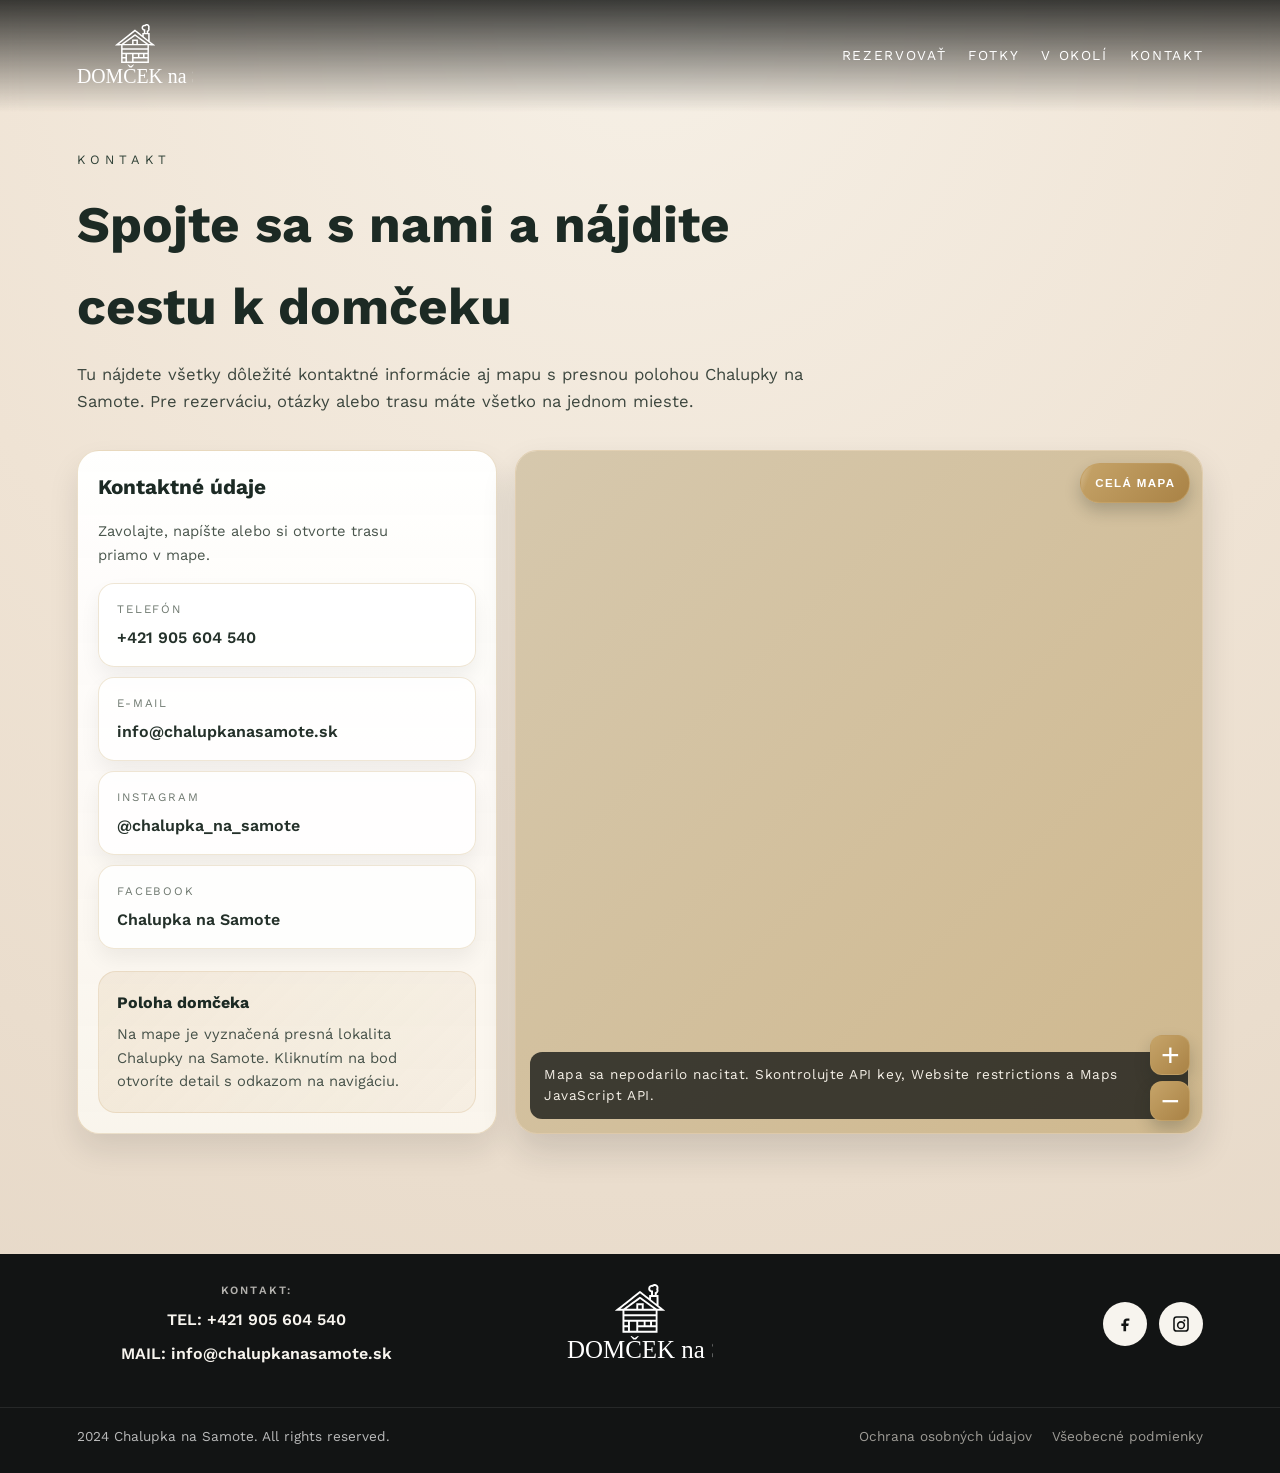
==== contact.html @ 010e1568 "zmena3" ====
<!DOCTYPE html>
<html lang="sk">
<head>
    <meta charset="UTF-8" />
    <meta name="viewport" content="width=device-width, initial-scale=1.0" />
    <title>Kontakt | Chalupka na Samote</title>
    <meta name="description" content="Kontaktn&eacute; &uacute;daje a poloha Chalupky na Samote." />
    <link rel="stylesheet" href="style.css" />
    <link rel="icon" href="Chalupka/logo%20dom%C4%8Dek%20na%20samote.svg" type="image/svg+xml" />
    <link href="https://db.onlinewebfonts.com/c/22f0348d86e4ab89a503f24da5f624b4?family=Vilane+Bold" rel="stylesheet" />
    <link rel="preconnect" href="https://fonts.googleapis.com" />
    <link rel="preconnect" href="https://fonts.gstatic.com" crossorigin />
    <link href="https://fonts.googleapis.com/css2?family=Cormorant+Garamond:wght@400;500;600;700&family=Work+Sans:wght@300;400;500;600&display=swap" rel="stylesheet" />
</head>
<body class="mapa-page kontakt-page" id="top">
    <header class="topbar">
        <a class="brand" href="index.html" aria-label="Back to home">
            <img class="brand-logo" src="Chalupka/logo%20dom%C4%8Dek%20na%20samote.svg" alt="Chalupka na Samote" />
        </a>
        <nav class="nav">
            <a href="obsadenost.html">Rezervova&#357;</a>
            <a href="fotky.html">FOTKY</a>
            <a href="mapa.html">V okol&iacute;</a>
            <a href="contact.html">Kontakt</a>
        </nav>
        <button class="menu-toggle" type="button" aria-label="Open menu" aria-expanded="false" aria-controls="mobile-nav">
            <span></span>
            <span></span>
            <span></span>
        </button>
    </header>
    <nav class="mobile-nav" id="mobile-nav" aria-label="Mobile">
        <a href="obsadenost.html">Rezervova&#357;</a>
        <a href="fotky.html">FOTKY</a>
        <a href="mapa.html">V okol&iacute;</a>
        <a href="contact.html">Kontakt</a>
    </nav>

    <main class="mapa-shell kontakt-shell">
        <section class="mapa-hero kontakt-hero" data-animate="fade">
            <span class="eyebrow dark">Kontakt</span>
            <h1>Spojte sa s nami a n&aacute;jdite cestu k dom&#269;eku</h1>
            <p>
                Tu n&aacute;jdete v&scaron;etky d&ocirc;le&#382;it&eacute; kontaktn&eacute; inform&aacute;cie aj mapu s presnou
                polohou Chalupky na Samote. Pre rezerv&aacute;ciu, ot&aacute;zky alebo trasu m&aacute;te
                v&scaron;etko na jednom mieste.
            </p>
        </section>

        <section class="mapa-layout kontakt-layout" data-animate="up">
            <aside class="mapa-panel kontakt-panel">
                <h2>Kontaktn&eacute; &uacute;daje</h2>
                <p class="mapa-sub kontakt-sub">
                    Zavolajte, nap&iacute;&scaron;te alebo si otvorte trasu priamo v mape.
                </p>
                <div class="kontakt-card-grid">
                    <a class="kontakt-card" href="tel:+421905604540">
                        <span class="kontakt-card-label">Telef&oacute;n</span>
                        <strong>+421 905 604 540</strong>
                    </a>
                    <a class="kontakt-card" href="mailto:info@chalupkanasamote.sk">
                        <span class="kontakt-card-label">E-mail</span>
                        <strong>info@chalupkanasamote.sk</strong>
                    </a>
                    <a class="kontakt-card" href="https://www.instagram.com/chalupka_na_samote/" target="_blank" rel="noopener noreferrer">
                        <span class="kontakt-card-label">Instagram</span>
                        <strong>@chalupka_na_samote</strong>
                    </a>
                    <a class="kontakt-card" href="https://www.facebook.com/chalupkanasamote?locale=cs_CZ" target="_blank" rel="noopener noreferrer">
                        <span class="kontakt-card-label">Facebook</span>
                        <strong>Chalupka na Samote</strong>
                    </a>
                </div>
                <div class="kontakt-note">
                    <h3>Poloha dom&#269;eka</h3>
                    <p>
                        Na mape je vyzna&#269;en&aacute; presn&aacute; lokalita Chalupky na Samote. Kliknut&iacute;m
                        na bod otvor&iacute;te detail s odkazom na navig&aacute;ciu.
                    </p>
                </div>
            </aside>
            <div class="mapa-canvas-wrap kontakt-map-wrap">
                <div class="mapa-zoom-controls" aria-label="Zoom mapy">
                    <button class="mapa-zoom-btn" id="mapa-zoom-in" type="button" aria-label="Priblizit mapu">+</button>
                    <button class="mapa-zoom-btn" id="mapa-zoom-out" type="button" aria-label="Oddialit mapu">&minus;</button>
                </div>
                <button
                    class="mapa-fullscreen-toggle"
                    id="mapa-fullscreen-toggle"
                    type="button"
                    aria-pressed="false"
                    aria-label="Zapnut mapu na celu obrazovku"
                >
                    <span class="mapa-fullscreen-label">Cel&aacute; mapa</span>
                </button>
                <div id="map-canvas" class="mapa-canvas" aria-label="Mapa polohy dom&#269;eka"></div>
                <div id="map-status" class="mapa-status" hidden></div>
            </div>
        </section>
    </main>

    <div class="lightbox lightbox--info" aria-hidden="true">
        <div class="lightbox-backdrop" data-action="close"></div>
        <div class="lightbox-panel" role="dialog" aria-modal="true" aria-label="Naviga&#269;n&yacute; bod v detaile">
            <button class="lightbox-close" type="button" data-action="close" aria-label="Close">
                &times;
            </button>
            <img class="lightbox-image" src="" alt="" />
            <div class="lightbox-info-row">
                <div class="lightbox-meta">
                    <span class="lightbox-count"></span>
                </div>
                <p class="lightbox-lead">Ako sa k nám dostať</p>
                <span class="lightbox-caption"></span>
                <div class="lightbox-route-wrap">
                    <a class="primary-btn lightbox-route-btn" id="lightbox-drive-btn" href="#" target="_blank" rel="noopener noreferrer" hidden>
                        Trasa
                    </a>
                    <a class="ghost-btn lightbox-route-btn lightbox-route-btn-secondary" id="lightbox-walk-btn" href="#" target="_blank" rel="noopener noreferrer" hidden>
                        Pe&scaron;o
                    </a>
                </div>
            </div>
        </div>
    </div>

    <footer class="footer">
        <div class="contact-strip footer-strip">
            <div class="contact-details">
                <span class="contact-label">Kontakt:</span>
                <a class="contact-link" href="tel:+421905604540">TEL: +421 905 604 540</a>
                <a class="contact-link" href="mailto:info@chalupkanasamote.sk">MAIL: info@chalupkanasamote.sk</a>
            </div>
            <a class="contact-logo" href="index.html" aria-label="Back to home">
                <img src="Chalupka/logo%20dom%C4%8Dek%20na%20samote.svg" alt="Chalupka na Samote" />
            </a>
            <div class="contact-social">
                <a class="social-icon" href="https://www.facebook.com/chalupkanasamote?locale=cs_CZ" aria-label="Facebook" target="_blank" rel="noopener noreferrer">
                    <svg viewBox="0 0 24 24" aria-hidden="true">
                        <path d="M14 8.5h2.8V6h-2.8c-2.3 0-3.7 1.4-3.7 3.7v1.8H8v2.7h2.3V20h2.9v-5.8h2.4l.5-2.7h-2.9V9.9c0-.8.4-1.4 1.8-1.4z"/>
                    </svg>
                </a>
                <a class="social-icon" href="https://www.instagram.com/chalupka_na_samote/" aria-label="Instagram" target="_blank" rel="noopener noreferrer">
                    <svg viewBox="0 0 24 24" aria-hidden="true">
                        <path d="M16.8 3.5H7.2A3.7 3.7 0 0 0 3.5 7.2v9.6a3.7 3.7 0 0 0 3.7 3.7h9.6a3.7 3.7 0 0 0 3.7-3.7V7.2a3.7 3.7 0 0 0-3.7-3.7zm2 13.3a2 2 0 0 1-2 2H7.2a2 2 0 0 1-2-2V7.2a2 2 0 0 1 2-2h9.6a2 2 0 0 1 2 2v9.6zm-6.8-8a4.5 4.5 0 1 0 4.5 4.5A4.5 4.5 0 0 0 12 8.8zm0 7.3a2.8 2.8 0 1 1 2.8-2.8A2.8 2.8 0 0 1 12 16.1zm4.8-7.9a1.1 1.1 0 1 1-1.1-1.1 1.1 1.1 0 0 1 1.1 1.1z"/>
                    </svg>
                </a>
            </div>
        </div>
        <div class="footer-bottom">
            <span>2024 Chalupka na Samote. All rights reserved.</span>
            <span class="footer-legal-links"><a href="zasady-ochrany-osobnych-udajov.html">Ochrana osobných údajov</a><a href="vseobecne-podmienky.html">Všeobecné podmienky</a></span>
        </div>
    </footer>

    <script>
        window.MAPA_CONFIG = {
            apiKey: "AIzaSyCMLAcUh4fhvlJ2lKqf0Nz8dxJRFRZ23xI",
            mapId: "",
            mapTypeId: "satellite",
            minZoom: 14,
            preserveCameraOnMarkerOpen: true,
            initialView: {
                center: {
                    lat: 48.77925,
                    lng: 19.65355
                },
                zoom: 15.85
            },
            routePath: [
                { lat: 48.78087451192482, lng: 19.65664726156895 },
                { lat: 48.78066829773169, lng: 19.657900995112985 },
                { lat: 48.78062325561435, lng: 19.658212390307717 },
                { lat: 48.78047978786869, lng: 19.657976945193532 },
                { lat: 48.78033952256476, lng: 19.657663108998662 },
                { lat: 48.78008826256617, lng: 19.65742322761042 },
                { lat: 48.77906669486727, lng: 19.656737596448735 },
                { lat: 48.77874111002765, lng: 19.656510246152234 },
                { lat: 48.778388390736644, lng: 19.65615400435873 },
                { lat: 48.778226776053536, lng: 19.656010791581487 },
                { lat: 48.77776434284531, lng: 19.65589085088137 },
                { lat: 48.77756143713274, lng: 19.655919493440038 },
                { lat: 48.77739864009954, lng: 19.6560322734908 },
                { lat: 48.77674348034395, lng: 19.65667070663517 },
                { lat: 48.77660400106711, lng: 19.65676258007213 },
                { lat: 48.77652225132148, lng: 19.65677144090976 },
                { lat: 48.776342067735136, lng: 19.6567170100443 },
                { lat: 48.77626699105136, lng: 19.656665110852465 },
                { lat: 48.776279503839795, lng: 19.656118270587264 }
            ],
            locations: [
                {
                    title: "Dom\u010Dek na samote",
                    description: "Hlavna lokalita",
                    lat: 48.776715805040354,
                    lng: 19.65578883211096,
                    season: "always",
                    image: "Chalupka/DJI_0139.JPG",
                    lightboxSrc: "Chalupka/DJI_0139.JPG",
                    lightboxText: "",
                    driveNavigationUrl: "https://www.google.com/maps/dir/?api=1&destination=48.780675899067354,19.658037044649713&travelmode=driving",
                    walkNavigationUrl: "https://www.google.com/maps/dir/?api=1&destination=48.776715805040354,19.65578883211096&travelmode=walking",
                    url: "https://maps.google.com/?q=48.776715805040354,19.65578883211096"
                },
                {
                    title: "Pr\u00EDstupov\u00E1 cesta",
                    description: "Naviga\u010Dn\u00FD bod",
                    lat: 48.781512596146165,
                    lng: 19.645519489741215,
                    season: "always",
                    image: "Chalupka/nav1.png",
                    lightboxSrc: "Chalupka/nav1.png",
                    lightboxText: "Pri predajni ELARO odbo\u010Dte do\u013Eava a pokra\u010Dujte po pr\u00EDstupovej ceste, ktor\u00E1 v\u00E1s pohodlne dovedie priamo ku Dom\u010Deku na Samote.",
                    navigationUrl: "https://www.google.com/maps/dir/?api=1&destination=48.78152473381917,19.645511922412375&travelmode=driving",
                    walkNavigationUrl: "",
                    driveLabel: "Navigovať",
                    url: "https://maps.google.com/?q=48.78152473381917,19.645511922412375"
                }
            ]
        };
    </script>
    <script src="script.js"></script>
</body>
</html>
---- style.css ----
﻿:root {
    --ink: #141616;
    --forest: #1c2a24;
    --pine: #2f4036;
    --sand: #f4efe6;
    --mist: #e6ded2;
    --gold: #c6a469;
    --gold-dark: #a98245;
    --white: #ffffff;
    --shadow: 0 25px 60px rgba(18, 22, 20, 0.2);
    --radius: 18px;
    --cursor-zoom: url("Chalupka/cursor-zoom.png") 16 16;
}

* {
    margin: 0;
    padding: 0;
    box-sizing: border-box;
}

::selection {
    background: var(--gold);
    color: var(--white);
}

body {
    font-family: "Work Sans", "Segoe UI", sans-serif;
    color: var(--ink);
    background: var(--sand);
    line-height: 1.6;
    overflow-x: hidden;
}

a {
    color: inherit;
    text-decoration: none;
}

.topbar {
    position: fixed;
    top: 0;
    left: 0;
    width: 100%;
    padding: 24px 6vw;
    display: flex;
    align-items: center;
    justify-content: space-between;
    gap: 24px;
    z-index: 10;
    color: var(--white);
    background: linear-gradient(180deg, rgba(10, 12, 11, 0.8), rgba(10, 12, 11, 0));
    backdrop-filter: blur(8px);
}

.brand {
    display: flex;
    align-items: center;
    gap: 14px;
    flex: 0 0 auto;
    font-family: "Work Sans", "Segoe UI", sans-serif;
    letter-spacing: 0.08em;
    text-transform: uppercase;
}

.topbar .brand {
    height: 64px;
    overflow: hidden;
}

.topbar .brand-logo {
    display: block;
    width: 116px;
    height: auto;
    max-height: 64px;
    object-fit: contain;
    flex: 0 0 auto;
    transform: translateY(0);
}

.brand-mark {
    display: grid;
    place-items: center;
    width: 48px;
    height: 48px;
    border-radius: 50%;
    border: 1px solid rgba(255, 255, 255, 0.5);
    font-weight: 600;
}

.brand-text {
    display: flex;
    flex-direction: column;
}

.brand-name {
    font-weight: 600;
}

.brand-sub {
    font-size: 0.7rem;
    letter-spacing: 0.3em;
    opacity: 0.7;
    margin-top: 4px;
}

.nav {
    display: flex;
    gap: 22px;
    font-size: 0.85rem;
    letter-spacing: 0.12em;
    text-transform: uppercase;
}

.nav a {
    transition: color 0.2s ease;
    position: relative;
}

.booking-nav-link {
    display: inline-block;
    position: relative;
    isolation: isolate;
}

.booking-nav-link-label {
    position: relative;
    z-index: 1;
}

.booking-nav-link-orbit {
    position: absolute;
    top: -13px;
    left: -18px;
    width: calc(100% + 32px);
    height: calc(100% + 26px);
    opacity: 0;
    transition: opacity 0.34s ease;
    pointer-events: none;
    overflow: visible;
    filter: drop-shadow(0 0 9px rgba(244, 214, 142, 0.28));
}

.booking-nav-link-orbit rect {
    fill: none;
    stroke: rgba(244, 214, 142, 0.98);
    stroke-width: 2.2;
    stroke-linecap: round;
    stroke-linejoin: round;
    stroke-dasharray: 0 100;
    stroke-dashoffset: 0;
    opacity: 0;
}

body.booking-nav-accent-on .booking-nav-link-orbit {
    opacity: 1;
}

body.booking-nav-accent-on .booking-nav-link-orbit rect {
    animation: bookingNavTrace 1.7s linear 1 forwards;
}

body.booking-nav-accent-on .booking-nav-link-orbit {
    opacity: 1;
    animation: bookingNavGlow 1.7s ease-in-out 1;
}

body.booking-nav-accent-on .booking-nav-link {
    color: #fff7e6;
    text-shadow: 0 0 18px rgba(244, 214, 142, 0.22);
}

.nav a:hover {
    color: var(--gold);
}

.nav a::after {
    content: "";
    position: absolute;
    left: 0;
    bottom: -8px;
    width: 100%;
    height: 2px;
    background: var(--white);
    transform: scaleX(0);
    transform-origin: left;
    transition: transform 0.3s ease;
}

.nav a:hover::after,
.nav a:focus-visible::after {
    transform: scaleX(1);
}

@keyframes bookingNavTrace {
    0% {
        stroke-dasharray: 0 100;
        stroke-dashoffset: 100;
        opacity: 0;
    }
    12% {
        stroke-dasharray: 16 84;
        stroke-dashoffset: 100;
        opacity: 1;
    }
    82% {
        stroke-dasharray: 16 84;
        stroke-dashoffset: 0;
        opacity: 1;
    }
    100% {
        stroke-dasharray: 0 100;
        stroke-dashoffset: -16;
        opacity: 0;
    }
}

@keyframes bookingNavGlow {
    0% {
        opacity: 0;
    }
    18% {
        opacity: 0.72;
    }
    52% {
        opacity: 1;
    }
    78% {
        opacity: 0.56;
    }
    96% {
        opacity: 0.22;
    }
    100% {
        opacity: 0;
    }
}

.menu-toggle {
    display: none;
    width: 44px;
    height: 44px;
    border-radius: 50%;
    border: 1px solid rgba(255, 255, 255, 0.35);
    background: rgba(255, 255, 255, 0.12);
    cursor: pointer;
    padding: 0;
    position: relative;
}

.menu-toggle span {
    position: absolute;
    left: 10px;
    right: 10px;
    height: 2px;
    background: var(--white);
    border-radius: 999px;
    transition: transform 0.25s ease, opacity 0.25s ease;
}

.menu-toggle span:nth-child(1) {
    top: 14px;
}

.menu-toggle span:nth-child(2) {
    top: 21px;
}

.menu-toggle span:nth-child(3) {
    top: 28px;
}

.menu-open .menu-toggle span:nth-child(1) {
    transform: translateY(7px) rotate(45deg);
}

.menu-open .menu-toggle span:nth-child(2) {
    opacity: 0;
}

.menu-open .menu-toggle span:nth-child(3) {
    transform: translateY(-7px) rotate(-45deg);
}

.mobile-nav {
    display: flex;
    position: fixed;
    top: 88px;
    left: 0;
    right: 0;
    bottom: 0;
    padding: 32px 8vw 40px;
    background:
        linear-gradient(135deg, rgba(198, 164, 105, 0.68), rgba(169, 130, 69, 0.6)),
        rgba(18, 20, 20, 0.12);
    -webkit-backdrop-filter: blur(18px) saturate(125%);
    backdrop-filter: blur(18px) saturate(125%);
    z-index: 12;
    flex-direction: column;
    gap: 18px;
    text-transform: uppercase;
    letter-spacing: 0.12em;
    color: var(--white);
    border-top: 1px solid rgba(255, 255, 255, 0.16);
    opacity: 0;
    transform: translateY(-16px);
    pointer-events: none;
    transition: opacity 0.35s ease, transform 0.35s ease;
}

.mobile-nav a {
    font-family: "Work Sans", "Segoe UI", sans-serif;
    font-size: 1.2rem;
    font-weight: 600;
    letter-spacing: 0.16em;
    text-transform: uppercase;
    opacity: 0;
    transform: translateY(8px);
    transition: transform 0.35s ease, opacity 0.35s ease;
    position: relative;
    width: fit-content;
}

.mobile-nav a::after {
    content: "";
    position: absolute;
    left: 0;
    bottom: -8px;
    height: 2px;
    width: 100%;
    background: rgba(255, 255, 255, 0.95);
    transform: scaleX(0);
    transform-origin: left;
    transition: transform 0.3s ease;
}

.mobile-nav a:active::after,
.mobile-nav a:focus-visible::after {
    transform: scaleX(1);
}

.menu-open .mobile-nav {
    opacity: 1;
    transform: translateY(0);
    pointer-events: auto;
}

.menu-open .mobile-nav a {
    opacity: 1;
    transform: translateY(0);
}

.menu-open .mobile-nav a:nth-child(1) { transition-delay: 0.06s; }
.menu-open .mobile-nav a:nth-child(2) { transition-delay: 0.12s; }
.menu-open .mobile-nav a:nth-child(3) { transition-delay: 0.18s; }
.menu-open .mobile-nav a:nth-child(4) { transition-delay: 0.24s; }

.primary-btn,
.ghost-btn {
    border-radius: 999px;
    padding: 12px 22px;
    font-size: 0.9rem;
    letter-spacing: 0.18em;
    text-transform: uppercase;
    border: none;
    cursor: pointer;
    transition: transform 0.2s ease, box-shadow 0.2s ease;
    display: inline-flex;
    align-items: center;
    justify-content: center;
    line-height: 1;
    min-height: 48px;
    text-align: center;
}

.primary-btn {
    background: linear-gradient(135deg, var(--gold), var(--gold-dark));
    color: var(--white);
    box-shadow: 0 12px 24px rgba(198, 164, 105, 0.35);
}

.ghost-btn {
    background: rgba(255, 255, 255, 0.12);
    color: var(--white);
    border: 1px solid rgba(255, 255, 255, 0.35);
}

.primary-btn:hover,
.ghost-btn:hover {
    transform: translateY(-2px);
}

.primary-btn {
    position: relative;
}

.primary-btn::before,
.primary-btn::after {
    content: "";
    position: absolute;
    inset: 0;
    border-radius: 999px;
    border: 2px solid rgba(255, 255, 255, 0.95);
    pointer-events: none;
    opacity: 0;
    transition: transform 0.35s ease, opacity 0.35s ease;
}

.primary-btn::before {
    clip-path: inset(0 50% 0 0);
    transform: scaleX(0);
    transform-origin: left;
}

.primary-btn::after {
    clip-path: inset(0 0 0 50%);
    transform: scaleX(0);
    transform-origin: right;
}

.primary-btn:hover::before,
.primary-btn:hover::after,
.primary-btn:focus-visible::before,
.primary-btn:focus-visible::after {
    transform: scaleX(1);
    opacity: 1;
}

.ghost-btn {
    position: relative;
}

.ghost-btn::before,
.ghost-btn::after {
    content: "";
    position: absolute;
    inset: 0;
    border-radius: 999px;
    border: 2px solid rgba(255, 255, 255, 0.95);
    pointer-events: none;
    opacity: 0;
    transition: transform 0.35s ease, opacity 0.35s ease;
}

.ghost-btn::before {
    clip-path: inset(0 50% 0 0);
    transform: scaleX(0);
    transform-origin: left;
}

.ghost-btn::after {
    clip-path: inset(0 0 0 50%);
    transform: scaleX(0);
    transform-origin: right;
}

.ghost-btn:hover::before,
.ghost-btn:hover::after,
.ghost-btn:focus-visible::before,
.ghost-btn:focus-visible::after {
    transform: scaleX(1);
    opacity: 1;
}

.hero {
    position: relative;
    min-height: 100vh;
    padding: 160px 6vw 90px;
    display: grid;
    align-items: center;
    color: var(--white);
    overflow: hidden;
}

.hero-slider {
    position: absolute;
    inset: 0;
    overflow: hidden;
    z-index: 0;
}

.hero-slider::after {
    content: "";
    position: absolute;
    inset: 0;
    background: linear-gradient(120deg, rgba(10, 15, 12, 0.85), rgba(10, 15, 12, 0.35));
    z-index: 1;
}

.hero-slide {
    position: absolute;
    inset: 0;
    background-size: cover;
    background-position: center;
    opacity: 0;
    animation: fadeLoop 15s infinite ease-in-out, zoomLoop 15s infinite ease-in-out;
    will-change: opacity;
}

.hero-slide.slide-1 {
    background-image: url("Chalupka/DJI_0138.JPG");
    animation-delay: 0s;
}

.hero-slide.slide-2 {
    background-image: url("Chalupka/DJI_0141.JPG");
    animation-delay: 5s;
}

.hero-slide.slide-3 {
    background-image: url("Chalupka/20250824_175223.jpg");
    animation-delay: 10s;
}

.hero-content {
    position: relative;
    z-index: 1;
    max-width: 640px;
    display: grid;
    gap: 18px;
    animation: fadeUp 0.9s ease forwards;
}

.eyebrow {
    font-size: 0.8rem;
    letter-spacing: 0.4em;
    text-transform: uppercase;
    color: rgba(255, 255, 255, 0.8);
}

.eyebrow.dark {
    color: var(--pine);
}

.hero h1,
.section h2 {
    font-family: "Work Sans", "Segoe UI", sans-serif;
    font-weight: 600;
    letter-spacing: 0.03em;
    width: 100%;
}

.hero-line {
    white-space: nowrap;
    display: inline-block;
}


.hero h1 {
    font-size: clamp(2.6rem, 4.8vw, 4.8rem);
}

.hero p {
    font-size: 1.1rem;
    color: rgba(255, 255, 255, 0.8);
}

.hero-cta {
    display: flex;
    gap: 16px;
    flex-wrap: wrap;
}

.hero-primary-cta {
    animation: mapCtaPulse 2.2s ease-in-out infinite, mapCtaSheenBg 2.8s ease-in-out infinite;
    background-image:
        linear-gradient(120deg, rgba(255, 255, 255, 0) 22%, rgba(255, 255, 255, 0.34) 33%, rgba(255, 255, 255, 0) 44%),
        linear-gradient(135deg, var(--gold), var(--gold-dark));
    background-size: 240% 100%, 100% 100%;
    background-position: -170% 0, 0 0;
    background-repeat: no-repeat;
    overflow: hidden;
}

.hero-primary-cta:hover,
.hero-primary-cta:focus-visible {
    animation-play-state: paused;
}

.booking-bar {
    position: relative;
    z-index: 1;
    margin-top: 60px;
    background: rgba(255, 255, 255, 0.96);
    color: var(--ink);
    padding: 24px;
    border-radius: var(--radius);
    display: grid;
    grid-template-columns: repeat(4, minmax(0, 1fr));
    gap: 16px;
    box-shadow: var(--shadow);
    animation: fadeUp 0.9s ease 0.2s forwards;
    opacity: 0;
}

.booking-field {
    display: grid;
    gap: 6px;
    font-size: 0.8rem;
    text-transform: uppercase;
    letter-spacing: 0.1em;
    color: var(--pine);
}

.booking-field input,
.booking-field select {
    padding: 10px 12px;
    border-radius: 10px;
    border: 1px solid #d3c5b2;
    background: var(--white);
    font-family: "Work Sans", "Segoe UI", sans-serif;
}

.section {
    padding: 110px 6vw;
}

.section-heading {
    display: grid;
    gap: 16px;
    max-width: 620px;
}

.intro-grid {
    display: grid;
    grid-template-columns: repeat(auto-fit, minmax(280px, 1fr));
    gap: 40px;
    align-items: center;
}

.intro-video {
    border-radius: var(--radius);
    overflow: hidden;
    box-shadow: var(--shadow);
    background: #0e1110;
    min-height: 320px;
    aspect-ratio: 16 / 9;
}

.intro-video video {
    width: 100%;
    height: 100%;
    display: block;
    object-fit: cover;
}

.video-fallback-message {
    margin: 0;
    padding: 16px 18px 20px;
    font-size: 0.95rem;
    color: rgba(255, 255, 255, 0.82);
    background: linear-gradient(180deg, rgba(14, 17, 16, 0) 0%, rgba(14, 17, 16, 0.92) 100%);
}

.video-fallback-message a {
    color: #f2e7d7;
}

.section-heading.center {
    text-align: center;
    margin: 0 auto;
    justify-items: center;
}

.section h2 {
    font-size: clamp(2.2rem, 3.2vw, 3.6rem);
    color: var(--forest);
}

.section-lead {
    max-width: 720px;
    margin-top: 24px;
    font-size: 1.1rem;
    color: #445047;
}

.projects {
    background: var(--sand);
}

.projects-header {
    display: flex;
    align-items: flex-start;
    justify-content: space-between;
    flex-wrap: wrap;
    gap: 24px;
}

.projects-eyebrow {
    font-size: 0.8rem;
    letter-spacing: 0.32em;
    text-transform: uppercase;
    color: #262a28;
}

.projects-content {
    margin-top: 36px;
    display: grid;
    grid-template-columns: repeat(auto-fit, minmax(300px, 1fr));
    gap: 28px;
    align-items: center;
}

.projects-image {
    min-height: 320px;
    aspect-ratio: 16 / 9;
    border-radius: var(--radius);
    background-image: url("Chalupka/View%20Photos.png");
    background-size: cover;
    background-position: center;
    box-shadow: var(--shadow);
}

.projects-meta {
    display: grid;
    gap: 16px;
}

.projects-meta h3 {
    font-family: "Work Sans", "Segoe UI", sans-serif;
    font-size: clamp(2.2rem, 3vw, 3.2rem);
    color: #1a1d1b;
}

.projects-meta p {
    color: #3a413b;
}

.projects-tag {
    font-size: 0.85rem;
    letter-spacing: 0.2em;
    text-transform: uppercase;
    color: #0f1110;
}

.projects-meta .projects-eyebrow {
    justify-self: start;
}

.projects-btn {
    margin-top: 14px;
    width: 100%;
    text-align: center;
}

.wide-btn {
    width: 100%;
    text-align: center;
    display: inline-block;
}

.primary-btn.wide-btn {
    padding-left: 0;
    padding-right: 0;
    display: flex;
    justify-content: center;
}

.split {
    display: grid;
    grid-template-columns: repeat(auto-fit, minmax(280px, 1fr));
    gap: 40px;
    align-items: center;
    background: var(--sand);
}

.split-text {
    display: grid;
    gap: 18px;
}

.split-image {
    min-height: 320px;
    border-radius: var(--radius);
    aspect-ratio: 16 / 9;
    background-image: url("Chalupka/mapaheader.png");
    background-size: cover;
    background-position: center;
    box-shadow: var(--shadow);
}

.wellness-grid {
    margin-top: 36px;
    display: grid;
    gap: 18px;
    grid-template-columns: repeat(auto-fit, minmax(220px, 1fr));
}

.wellness-card {
    background: var(--white);
    border-radius: var(--radius);
    padding: 26px;
    border: 1px solid #e1d6c4;
    display: grid;
    gap: 10px;
}

.wellness-card h3 {
    font-family: "Work Sans", "Segoe UI", sans-serif;
    font-size: 1.3rem;
}

.social-feed {
    background: var(--sand);
}

.social-header {
    display: grid;
    justify-items: center;
    gap: 18px;
}

.social-carousel {
    position: relative;
    margin-top: 36px;
    display: grid;
    align-items: center;
    width: 100%;
    min-width: 0;
}

.social-arrow {
    width: 44px;
    height: 44px;
    border-radius: 50%;
    border: 1px solid rgba(198, 164, 105, 0.55);
    background: linear-gradient(135deg, var(--gold), var(--gold-dark));
    color: var(--white);
    box-shadow: 0 8px 18px rgba(24, 34, 28, 0.2);
    cursor: pointer;
    display: grid;
    place-items: center;
    font-size: 1.6rem;
    transition: transform 0.2s ease, box-shadow 0.2s ease;
    position: absolute;
    top: 50%;
    transform: translateY(-50%);
    z-index: 2;
    overflow: hidden;
}

.social-arrow.prev {
    left: -10px;
}

.social-arrow.next {
    right: -10px;
}

.social-arrow::before,
.social-arrow::after {
    content: "";
    position: absolute;
    inset: 0;
    border-radius: inherit;
    border: 2px solid rgba(255, 255, 255, 0.95);
    pointer-events: none;
    opacity: 0;
    transition: transform 0.35s ease, opacity 0.35s ease;
}

.social-arrow::before {
    clip-path: inset(0 50% 0 0);
    transform: scaleX(0);
    transform-origin: left;
}

.social-arrow::after {
    clip-path: inset(0 0 0 50%);
    transform: scaleX(0);
    transform-origin: right;
}

.social-arrow:hover {
    transform: translateY(-50%) scale(1.05);
    box-shadow: 0 12px 22px rgba(24, 34, 28, 0.26);
}

.social-arrow.is-disabled,
.social-arrow:disabled {
    opacity: 0.28;
    pointer-events: none;
    box-shadow: 0 6px 12px rgba(24, 34, 28, 0.12);
}

.social-arrow:hover::before,
.social-arrow:hover::after,
.social-arrow:focus-visible::before,
.social-arrow:focus-visible::after {
    transform: scaleX(1);
    opacity: 1;
}

.social-strip {
    display: grid;
    grid-auto-flow: column;
    grid-auto-columns: clamp(260px, 18vw, 320px);
    gap: 20px;
    width: 100%;
    max-width: 100%;
    min-width: 0;
    overflow-x: auto;
    padding-bottom: 12px;
    scroll-snap-type: none;
    scrollbar-width: none;
    touch-action: pan-x pan-y;
    -webkit-overflow-scrolling: touch;
    overscroll-behavior-inline: contain;
    justify-content: start;
    cursor: grab;
}

.social-strip::-webkit-scrollbar {
    display: none;
}

.social-strip.is-pointer-down,
.social-strip.is-dragging {
    cursor: grabbing;
}

.social-strip.is-dragging {
    scroll-snap-type: none;
    user-select: none;
}

.social-strip.is-dragging .social-card {
    pointer-events: none;
}

.social-card {
    position: relative;
    overflow: hidden;
    height: clamp(320px, 34vw, 460px);
    border-radius: 16px;
    background: radial-gradient(circle at 20% 20%, rgba(255, 255, 255, 0.85), rgba(242, 234, 224, 0.9));
    border: none;
    box-shadow: none;
    scroll-snap-align: none;
    display: grid;
    place-items: center;
    color: #5a6059;
    font-weight: 600;
    letter-spacing: 0.2em;
    text-transform: uppercase;
    cursor: var(--cursor-zoom), pointer;
}

.social-card::after {
    content: "zobraziť";
    position: absolute;
    left: 14px;
    right: 14px;
    bottom: 14px;
    height: 44px;
    border-radius: 999px;
    background: linear-gradient(135deg, var(--gold), var(--gold-dark));
    color: var(--white);
    font-family: "Work Sans", "Segoe UI", sans-serif;
    font-size: 0.78rem;
    letter-spacing: 0.18em;
    text-transform: uppercase;
    display: grid;
    place-items: center;
    opacity: 0;
    transform: translateY(18px);
    transition: opacity 0.28s ease, transform 0.28s ease;
    box-shadow: 0 10px 20px rgba(198, 164, 105, 0.35);
    border: 1px solid rgba(198, 164, 105, 0.55);
    cursor: var(--cursor-zoom), pointer;
}

.social-card:hover::after,
.social-card:focus-visible::after {
    opacity: 1;
    transform: translateY(0);
}

.social-card.social-card-08 {
    background-image: url("Chalupka/ig8.png");
    background-size: cover;
    background-position: center;
}

.social-card.social-card-07 {
    background-image: url("Chalupka/ig7.png");
    background-size: cover;
    background-position: center;
}

.social-card.social-card-06 {
    background-image: url("Chalupka/ig6.png");
    background-size: cover;
    background-position: center;
}

.social-card.social-card-05 {
    background-image: url("Chalupka/ig5.png");
    background-size: cover;
    background-position: center;
}

.social-card.social-card-04 {
    background-image: url("Chalupka/ig4.png");
    background-size: cover;
    background-position: center;
}

.social-card.social-card-03 {
    background-image: url("Chalupka/ig3.png");
    background-size: cover;
    background-position: center;
}

.social-card.social-card-02 {
    background-image: url("Chalupka/ig2.png");
    background-size: cover;
    background-position: center;
}

.social-card.social-card-01 {
    background-image: url("Chalupka/ig1.png");
    background-size: cover;
    background-position: center;
}

.social-progress {
    margin-top: 18px;
    justify-content: center;
    display: flex;
}

.social-progress-track {
    width: min(210px, 26vw);
    height: 8px;
    border-radius: 999px;
    border: 1px solid rgba(47, 64, 54, 0.22);
    background: rgba(47, 64, 54, 0.12);
    position: relative;
    overflow: hidden;
    box-shadow: inset 0 1px 2px rgba(20, 22, 22, 0.08);
}

.social-progress-fill {
    position: absolute;
    top: 0;
    left: 0;
    bottom: 0;
    width: 0%;
    border-radius: 999px;
    background: linear-gradient(90deg, rgba(198, 164, 105, 0.75), rgba(169, 130, 69, 0.78));
    transition: width 0.25s ease;
}

.faq {
    background: linear-gradient(135deg, #c6a469, #a98245);
    color: #1b1c1a;
}

.faq .section-heading h2 {
    color: #1b1c1a;
}

.faq-list {
    margin-top: 36px;
    display: grid;
    gap: 16px;
    max-width: 820px;
    margin-left: auto;
    margin-right: auto;
}

.faq-item {
    border-bottom: 1px solid rgba(0, 0, 0, 0.18);
    padding-bottom: 18px;
}

.faq-item summary {
    list-style: none;
    cursor: pointer;
    font-weight: 600;
    padding: 10px 0;
    position: relative;
    padding-right: 32px;
}

.faq-item summary::marker {
    display: none;
}

.faq-item summary::after {
    content: "\25BE";
    position: absolute;
    right: 0;
    top: 6px;
    font-size: 1rem;
    transition: transform 0.2s ease;
}

.faq-item[open] summary::after {
    transform: rotate(180deg);
}

.faq-item p {
    margin-top: 10px;
    color: rgba(27, 28, 26, 0.8);
}

.faq-item > p {
    height: 0;
    opacity: 0;
    overflow: hidden;
    transform: translateY(-6px);
    transition: height 0.45s ease, opacity 0.45s ease, transform 0.45s ease;
    will-change: height, opacity, transform;
}

.faq-item[open] > p {
    height: auto;
    opacity: 1;
    transform: translateY(0);
}


[data-animate] {
    opacity: 1;
    transform: none;
    transition: opacity 0.6s ease, transform 0.6s ease;
    will-change: opacity, transform;
}

.js [data-animate] {
    opacity: 0;
    transform: translateY(24px) scale(0.96);
}

.js [data-animate].in-view {
    opacity: 1;
    transform: translateY(0) scale(1);
}

.js [data-animate="fade"] {
    transform: scale(0.96);
}

.js [data-animate="left"] {
    transform: translateX(-28px) scale(0.96);
}

.availability {
    padding-top: 140px;
    min-height: 100vh;
    background: var(--sand);
}

.availability-hero {
    padding: 0 6vw 40px;
}

.availability-hero h1 {
    font-family: "Work Sans", "Segoe UI", sans-serif;
    font-size: clamp(2.6rem, 4vw, 3.8rem);
    color: var(--forest);
    margin-top: 12px;
}

.availability-hero p {
    max-width: 600px;
    color: #435047;
    margin-top: 10px;
}

.availability-calendar {
    padding: 0 6vw 120px;
}

.availability-calendar-shell {
    display: grid;
    grid-template-columns: minmax(0, 1.6fr) minmax(320px, 420px);
    gap: 28px;
    align-items: start;
}

.availability-calendar-main {
    min-width: 0;
}

.calendar-header {
    display: grid;
    grid-template-columns: minmax(420px, 1fr) auto auto;
    align-items: start;
    gap: 14px;
    margin-bottom: 24px;
}

.calendar-nav {
    display: grid;
    grid-template-columns: 48px minmax(0, 1fr) 48px;
    align-items: center;
    gap: 12px;
    width: min(100%, 620px);
}

.calendar-arrow {
    width: 40px;
    height: 40px;
    border-radius: 50%;
    border: 1px solid rgba(198, 164, 105, 0.55);
    background: linear-gradient(135deg, var(--gold), var(--gold-dark));
    color: var(--white);
    font-size: 1.4rem;
    line-height: 1;
    cursor: pointer;
    transition: transform 0.2s ease, box-shadow 0.2s ease;
    position: relative;
}

.calendar-arrow:hover {
    transform: translateY(-2px);
    box-shadow: 0 8px 16px rgba(24, 34, 28, 0.15);
}

.calendar-today {
    padding: 10px 18px;
    border-radius: 999px;
    border: 1px solid rgba(198, 164, 105, 0.55);
    background: linear-gradient(135deg, var(--gold), var(--gold-dark));
    color: var(--white);
    text-transform: uppercase;
    letter-spacing: 0.12em;
    font-size: 0.75rem;
    cursor: pointer;
    transition: transform 0.2s ease, box-shadow 0.2s ease;
    position: relative;
}

.calendar-arrow::before,
.calendar-arrow::after,
.calendar-today::before,
.calendar-today::after {
    content: "";
    position: absolute;
    inset: 0;
    border-radius: inherit;
    border: 2px solid rgba(255, 255, 255, 0.95);
    pointer-events: none;
    opacity: 0;
    transition: transform 0.35s ease, opacity 0.35s ease;
}

.calendar-arrow::before,
.calendar-today::before {
    clip-path: inset(0 50% 0 0);
    transform: scaleX(0);
    transform-origin: left;
}

.calendar-arrow::after,
.calendar-today::after {
    clip-path: inset(0 0 0 50%);
    transform: scaleX(0);
    transform-origin: right;
}

.calendar-arrow:hover::before,
.calendar-arrow:hover::after,
.calendar-arrow:focus-visible::before,
.calendar-arrow:focus-visible::after,
.calendar-today:hover::before,
.calendar-today:hover::after,
.calendar-today:focus-visible::before,
.calendar-today:focus-visible::after {
    transform: scaleX(1);
    opacity: 1;
}

.calendar-today:hover {
    transform: translateY(-2px);
    box-shadow: 0 8px 16px rgba(24, 34, 28, 0.15);
}

.calendar-today.calendar-today-pulse {
    animation: calendarTodayPulse 0.75s ease;
}

.availability-calendar-main.calendar-current-highlight .calendar-grid {
    animation: calendarCurrentGlow 0.85s ease;
}

#calendar-title {
    text-align: center;
    min-width: 0;
}

.calendar-header h2 {
    font-family: "Work Sans", "Segoe UI", sans-serif;
    font-size: clamp(1.15rem, 1.7vw, 1.65rem);
    color: var(--forest);
    white-space: nowrap;
    line-height: 1.15;
    text-wrap: nowrap;
    letter-spacing: -0.01em;
}

.calendar-legend {
    display: flex;
    gap: 12px;
    flex-wrap: wrap;
}

.legend-item {
    font-size: 0.75rem;
    text-transform: uppercase;
    letter-spacing: 0.12em;
    padding: 6px 14px;
    border-radius: 999px;
    border: 1px solid #cfc2b3;
}

.legend-item.available {
    background: linear-gradient(135deg, var(--gold), var(--gold-dark));
    color: var(--white);
    border-color: rgba(198, 164, 105, 0.55);
}

.legend-item.selected {
    background: linear-gradient(135deg, #23503a, #2f6d4f);
    color: var(--white);
    border-color: rgba(35, 80, 58, 0.88);
}

.legend-item.booked {
    background: rgba(166, 60, 60, 0.2);
    color: #8b2f2f;
    border-color: rgba(166, 60, 60, 0.4);
}

.legend-item.unavailable {
    background: rgba(120, 128, 122, 0.2);
    color: #6b736c;
    border-color: rgba(120, 128, 122, 0.4);
}

.calendar-grid {
    display: grid;
    grid-template-columns: repeat(2, minmax(0, 1fr));
    gap: 18px;
    background: var(--white);
    padding: 24px;
    border-radius: var(--radius);
    box-shadow: var(--shadow);
}

.calendar-month {
    display: grid;
    gap: 14px;
    padding: 18px;
    border-radius: 22px;
    background: rgba(248, 244, 236, 0.92);
    border: 1px solid rgba(216, 203, 185, 0.9);
}

.calendar-month-title {
    font-family: "Work Sans", "Segoe UI", sans-serif;
    font-size: 1.2rem;
    color: var(--forest);
    text-align: center;
}

.calendar-month-grid {
    display: grid;
    grid-template-columns: repeat(7, minmax(0, 1fr));
    gap: 12px;
}

.calendar-selection-status {
    margin-bottom: 18px;
    color: #556259;
    font-size: 0.95rem;
}

.calendar-day {
    font-size: 0.8rem;
    text-transform: uppercase;
    letter-spacing: 0.14em;
    color: #6a756e;
    text-align: center;
}

.calendar-cell {
    padding: 16px 0;
    border-radius: 12px;
    text-align: center;
    font-weight: 600;
    color: var(--forest);
    background: rgba(38, 63, 49, 0.08);
    border: 2px solid transparent;
    transition: transform 0.22s ease, box-shadow 0.22s ease, background-color 0.22s ease, border-color 0.22s ease;
    position: relative;
    user-select: none;
}

.calendar-cell[data-date] {
    cursor: pointer;
    touch-action: none;
}

.calendar-cell.available {
    border-color: rgba(198, 164, 105, 0.55);
    background: linear-gradient(135deg, var(--gold), var(--gold-dark));
    color: var(--white);
}

.calendar-cell.available:hover {
    transform: translateY(-4px) scale(1.02);
    box-shadow: 0 12px 24px rgba(15, 17, 16, 0.2);
}

.calendar-cell.available::before,
.calendar-cell.available::after {
    content: "";
    position: absolute;
    inset: 0;
    border-radius: 12px;
    border: 2px solid rgba(255, 255, 255, 0.95);
    pointer-events: none;
    opacity: 0;
    transition: transform 0.35s ease, opacity 0.35s ease;
}

.calendar-cell.available::before {
    clip-path: inset(0 50% 0 0);
    transform: scaleX(0);
    transform-origin: left;
}

.calendar-cell.available::after {
    clip-path: inset(0 0 0 50%);
    transform: scaleX(0);
    transform-origin: right;
}

.calendar-cell.available:hover::before,
.calendar-cell.available:hover::after {
    transform: scaleX(1);
    opacity: 1;
}

.calendar-cell.booked {
    background: rgba(166, 60, 60, 0.16);
    color: #8b2f2f;
    border-color: rgba(166, 60, 60, 0.7);
    position: relative;
}

.calendar-cell.selected-range {
    background: linear-gradient(135deg, rgba(139, 172, 153, 0.72), rgba(127, 161, 142, 0.76));
    border-color: rgba(79, 118, 97, 0.4);
    color: #213228;
    animation: calendarRangeFadeIn 0.28s ease;
}

.calendar-cell.selected-start,
.calendar-cell.selected-end,
.calendar-cell.selected-single {
    background: linear-gradient(135deg, #23503a, #2f6d4f);
    border-color: rgba(35, 80, 58, 0.88);
    color: var(--white);
    box-shadow: 0 12px 24px rgba(20, 44, 33, 0.18);
    animation: calendarSelectedPop 0.34s cubic-bezier(0.22, 1, 0.36, 1);
}

.calendar-cell.selected-start::before,
.calendar-cell.selected-end::before,
.calendar-cell.selected-single::before,
.calendar-cell.selected-start::after,
.calendar-cell.selected-end::after,
.calendar-cell.selected-single::after {
    content: "";
    position: absolute;
    inset: 4px;
    border-radius: 8px;
    border: 1px solid rgba(255, 255, 255, 0.52);
    pointer-events: none;
}

.calendar-cell.selected-start::before,
.calendar-cell.selected-end::before,
.calendar-cell.selected-single::before {
    clip-path: inset(0 50% 0 0);
}

.calendar-cell.selected-start::after,
.calendar-cell.selected-end::after,
.calendar-cell.selected-single::after {
    clip-path: inset(0 0 0 50%);
}

.calendar-cell.selected-start:hover,
.calendar-cell.selected-end:hover,
.calendar-cell.selected-single:hover {
    transform: translateY(-3px) scale(1.03);
    box-shadow: 0 16px 30px rgba(20, 44, 33, 0.24);
}

.calendar-cell.selected-range:hover {
    transform: translateY(-2px);
    box-shadow: 0 10px 20px rgba(53, 88, 69, 0.14);
}

.calendar-cell.selection-anchor {
    outline: 2px dashed rgba(35, 80, 58, 0.3);
    outline-offset: 2px;
}

.calendar-cell.muted {
    background: rgba(242, 237, 230, 0.45);
    color: rgba(154, 163, 155, 0.55);
    font-weight: 500;
}

.calendar-cell.unavailable {
    background: rgba(72, 78, 74, 0.35);
    color: #cfd5d1;
    text-decoration: line-through;
}

@keyframes calendarSelectedPop {
    0% {
        transform: scale(0.9);
        box-shadow: 0 0 0 rgba(20, 44, 33, 0);
        filter: brightness(1.08);
    }
    60% {
        transform: scale(1.06);
        box-shadow: 0 18px 34px rgba(20, 44, 33, 0.2);
    }
    100% {
        transform: scale(1);
        box-shadow: 0 12px 24px rgba(20, 44, 33, 0.18);
        filter: brightness(1);
    }
}

@keyframes calendarRangeFadeIn {
    0% {
        opacity: 0;
        transform: scale(0.96);
    }
    100% {
        opacity: 1;
        transform: scale(1);
    }
}

@keyframes calendarTodayPulse {
    0% {
        transform: scale(1);
        box-shadow: 0 0 0 rgba(198, 164, 105, 0);
    }
    35% {
        transform: scale(1.04);
        box-shadow: 0 0 0 10px rgba(198, 164, 105, 0.18);
    }
    100% {
        transform: scale(1);
        box-shadow: 0 0 0 rgba(198, 164, 105, 0);
    }
}

@keyframes calendarCurrentGlow {
    0% {
        box-shadow: var(--shadow);
    }
    35% {
        box-shadow: 0 0 0 5px rgba(47, 109, 79, 0.12), 0 22px 42px rgba(18, 22, 20, 0.12);
    }
    100% {
        box-shadow: var(--shadow);
    }
}

.booking-panel {
    position: sticky;
    top: 120px;
}

.booking-panel[hidden] {
    display: none;
}

.booking-panel-inner {
    background: rgba(255, 253, 249, 0.98);
    border: 1px solid #d8cbb9;
    border-radius: 28px;
    padding: 24px;
    box-shadow: 0 18px 36px rgba(18, 22, 20, 0.12);
    display: grid;
    gap: 22px;
    position: relative;
}

.booking-clear {
    position: absolute;
    top: 16px;
    right: 16px;
    width: 38px;
    height: 38px;
    border: 1px solid rgba(198, 164, 105, 0.45);
    border-radius: 50%;
    background: linear-gradient(135deg, rgba(246, 212, 137, 0.24), rgba(230, 187, 99, 0.3));
    color: #2f6d4f;
    font-family: "Work Sans", "Segoe UI", sans-serif;
    font-size: 1.55rem;
    line-height: 1;
    display: grid;
    place-items: center;
    cursor: pointer;
    transition: transform 0.2s ease, box-shadow 0.2s ease, background-color 0.2s ease;
}

.booking-clear:hover,
.booking-clear:focus-visible {
    transform: translateY(-1px) scale(1.04);
    box-shadow: 0 10px 18px rgba(18, 22, 20, 0.12);
    background: linear-gradient(135deg, rgba(246, 212, 137, 0.34), rgba(230, 187, 99, 0.42));
}

.booking-selection {
    display: grid;
    gap: 14px;
    padding-bottom: 18px;
    border-bottom: 1px solid rgba(169, 130, 69, 0.22);
}

.booking-selection > div {
    display: grid;
    gap: 4px;
}

.booking-selection-label,
.booking-panel-field span,
.booking-total small {
    color: #7e6f5b;
    font-size: 0.92rem;
}

.booking-selection strong {
    font-family: "Work Sans", "Segoe UI", sans-serif;
    font-size: 1.95rem;
    font-weight: 700;
    letter-spacing: 0;
    line-height: 1.1;
    color: #9f8154;
}

.booking-form-row {
    display: grid;
    gap: 14px;
}

.booking-panel-field {
    display: grid;
    gap: 8px;
}

.booking-panel-field select {
    appearance: none;
    width: 100%;
    border: 1px solid #ccb796;
    border-radius: 10px;
    background:
        linear-gradient(45deg, transparent 50%, #2f6d4f 50%),
        linear-gradient(135deg, #2f6d4f 50%, transparent 50%),
        linear-gradient(to right, transparent, transparent);
    background-position:
        calc(100% - 18px) calc(50% - 3px),
        calc(100% - 12px) calc(50% - 3px),
        0 0;
    background-size: 6px 6px, 6px 6px, 100% 100%;
    background-repeat: no-repeat;
    padding: 14px 44px 14px 14px;
    font-family: "Work Sans", "Segoe UI", sans-serif;
    font-size: 0.98rem;
    color: var(--forest);
    accent-color: #c6a469;
}

.booking-panel-field select:focus-visible {
    outline: 2px solid rgba(198, 164, 105, 0.45);
    outline-offset: 2px;
    border-color: #c6a469;
    box-shadow: 0 0 0 4px rgba(198, 164, 105, 0.12);
}

.mobile-booking-hint {
    position: fixed;
    inset: 0;
    z-index: 30;
    opacity: 0;
    transition: opacity 0.22s ease;
}

.mobile-booking-hint.is-visible {
    opacity: 1;
}

.mobile-booking-hint.is-hiding {
    opacity: 0;
}

.mobile-booking-hint[hidden] {
    display: none;
}

.mobile-booking-hint-overlay {
    width: 100%;
    height: 100%;
    border: 0;
    padding: 28px 20px 42px;
    display: flex;
    flex-direction: column;
    align-items: center;
    justify-content: space-between;
    background: linear-gradient(180deg, rgba(16, 18, 17, 0.18), rgba(16, 18, 17, 0.32));
    color: var(--white);
    cursor: pointer;
    -webkit-backdrop-filter: blur(8px);
    backdrop-filter: blur(8px);
}

.mobile-booking-hint-text {
    margin-top: 18vh;
    font-family: "Work Sans", "Segoe UI", sans-serif;
    font-size: clamp(1.15rem, 4vw, 1.5rem);
    font-weight: 600;
    line-height: 1.08;
    text-align: center;
    letter-spacing: 0.08em;
    text-transform: uppercase;
    color: rgba(255, 255, 255, 0.96);
    text-shadow: 0 10px 24px rgba(8, 10, 9, 0.28);
}

.mobile-booking-hint-arrow {
    display: grid;
    gap: 4px;
    justify-items: center;
    margin-bottom: 3vh;
}

.mobile-booking-hint-arrow span {
    width: 18px;
    height: 18px;
    border-right: 3px solid rgba(255, 255, 255, 0.96);
    border-bottom: 3px solid rgba(255, 255, 255, 0.96);
    transform: rotate(45deg);
    animation: mobileBookingHintBounce 1.35s ease-in-out infinite;
    filter: drop-shadow(0 8px 18px rgba(8, 10, 9, 0.22));
}

.mobile-booking-hint-arrow span:nth-child(2) {
    animation-delay: 0.14s;
}

.mobile-booking-hint-arrow span:nth-child(3) {
    animation-delay: 0.28s;
}

@keyframes mobileBookingHintBounce {
    0%, 100% {
        opacity: 0.18;
        transform: translateY(-6px) rotate(45deg);
    }
    40% {
        opacity: 1;
        transform: translateY(4px) rotate(45deg);
    }
    60% {
        opacity: 0.7;
        transform: translateY(12px) rotate(45deg);
    }
}

.booking-price-box {
    display: grid;
    gap: 14px;
    padding-top: 4px;
    border-top: 1px solid rgba(169, 130, 69, 0.22);
}

.booking-price-box h3 {
    font-family: "Work Sans", "Segoe UI", sans-serif;
    font-size: 1.45rem;
    font-weight: 700;
    color: #ad9164;
}

.booking-price-list {
    display: grid;
    gap: 10px;
}

.booking-price-summary {
    margin-top: 6px;
    padding-top: 12px;
    border-top: 1px solid rgba(169, 130, 69, 0.18);
    display: grid;
    gap: 8px;
}

.booking-price-item {
    display: flex;
    align-items: center;
    justify-content: space-between;
    gap: 16px;
    font-size: 0.95rem;
    color: #4b574e;
}

.booking-price-item strong {
    color: var(--forest);
}

.booking-price-item--summary {
    color: #5d655f;
}

.booking-price-item--discount strong {
    color: #2f6d4f;
}

.booking-price-placeholder {
    color: #6b736c;
    font-size: 0.95rem;
}

.booking-total {
    padding-top: 18px;
    border-top: 1px solid rgba(169, 130, 69, 0.22);
    display: flex;
    align-items: end;
    justify-content: space-between;
    gap: 16px;
}

.booking-total-prices {
    display: grid;
    justify-items: end;
    gap: 6px;
}

.booking-total-original {
    font-family: "Work Sans", "Segoe UI", sans-serif;
    font-size: 1rem;
    font-weight: 700;
    color: #8d938d;
    text-decoration: line-through;
    opacity: 1;
}

.booking-total-original[hidden] {
    display: none;
}

.booking-total > div:first-child > span {
    display: block;
    font-family: "Work Sans", "Segoe UI", sans-serif;
    font-size: 1.9rem;
    font-weight: 700;
    line-height: 1.05;
    color: #ad9164;
}

.booking-total strong {
    font-family: "Work Sans", "Segoe UI", sans-serif;
    font-size: 2.15rem;
    font-weight: 700;
    line-height: 1.05;
    color: #b38743;
    text-align: right;
}

.booking-note {
    color: #6b736c;
    font-size: 0.92rem;
}

.booking-submit {
    min-height: 54px;
    border: none;
    border-radius: 999px;
    background: linear-gradient(135deg, #f6d489, #e6bb63);
    color: var(--white);
    font-family: "Work Sans", "Segoe UI", sans-serif;
    font-size: 1rem;
    font-weight: 600;
    cursor: pointer;
    transition: transform 0.2s ease, box-shadow 0.2s ease, opacity 0.2s ease;
    box-shadow: 0 12px 22px rgba(230, 187, 99, 0.24);
}

.booking-submit:hover:not(:disabled) {
    transform: translateY(-2px);
    box-shadow: 0 16px 28px rgba(230, 187, 99, 0.32);
}

.booking-submit:disabled {
    opacity: 0.55;
    cursor: not-allowed;
    box-shadow: none;
}

.pricing-section {
    padding: 0 6vw 120px;
    display: grid;
    gap: 26px;
}

.pricing-copy {
    display: grid;
    gap: 10px;
}

.pricing-copy h2 {
    font-family: "Work Sans", "Segoe UI", sans-serif;
    font-size: clamp(2rem, 3vw, 3rem);
    color: var(--forest);
}

.pricing-card {
    background: rgba(255, 253, 249, 0.96);
    border: 1px solid #ccb796;
    border-radius: 28px;
    padding: 22px;
    box-shadow: 0 18px 34px rgba(18, 22, 20, 0.08);
}

.pricing-table {
    display: grid;
    gap: 10px;
}

.pricing-row {
    display: grid;
    grid-template-columns: minmax(0, 1.7fr) 140px 140px;
    gap: 16px;
    align-items: center;
    padding: 18px 22px;
    border-radius: 18px;
    color: #273028;
}

.pricing-row span,
.pricing-row strong {
    font-size: 1rem;
}

.pricing-row strong {
    font-weight: 700;
    color: var(--forest);
}

.pricing-head {
    padding-top: 4px;
    padding-bottom: 10px;
    color: #a7895f;
    text-transform: uppercase;
    letter-spacing: 0.08em;
    font-size: 0.8rem;
}

.pricing-row-accent {
    background: rgba(255, 255, 255, 0.72);
}

.pricing-notes {
    display: grid;
    gap: 10px;
    max-width: 1120px;
}

.pricing-notes p {
    color: #2e352f;
    font-size: 1.05rem;
    line-height: 1.45;
}

.pricing-notes strong {
    color: var(--forest);
}

.reservation-form-section {
    padding: 0 6vw 120px;
    display: grid;
    gap: 26px;
}

.reservation-form-section[hidden] {
    display: none;
}

.reservation-form-card {
    background: rgba(255, 253, 249, 0.98);
    border: 1px solid #d8cbb9;
    border-radius: 28px;
    padding: 28px;
    box-shadow: 0 18px 36px rgba(18, 22, 20, 0.08);
    display: grid;
    gap: 24px;
}

.reservation-form-summary {
    display: flex;
    flex-wrap: wrap;
    gap: 12px;
}

.reservation-form-summary span,
.reservation-form-summary strong {
    display: inline-flex;
    align-items: center;
    min-height: 42px;
    padding: 10px 14px;
    border-radius: 999px;
    border: 1px solid rgba(204, 183, 150, 0.72);
    background: rgba(255, 255, 255, 0.72);
    color: #425046;
    font-size: 0.95rem;
}

.reservation-form-summary strong {
    background: linear-gradient(135deg, rgba(246, 212, 137, 0.2), rgba(230, 187, 99, 0.24));
    color: #8f6c33;
    font-weight: 700;
}

.reservation-form {
    display: grid;
    gap: 22px;
}

.reservation-grid {
    display: grid;
    grid-template-columns: repeat(2, minmax(0, 1fr));
    gap: 18px;
}

.reservation-field {
    display: grid;
    gap: 8px;
}

.reservation-field span {
    color: #4b574e;
    font-size: 0.98rem;
}

.reservation-field input,
.reservation-field textarea {
    width: 100%;
    border: 1px solid #ccb796;
    border-radius: 10px;
    background: #fffdfa;
    padding: 14px 16px;
    font-family: "Work Sans", "Segoe UI", sans-serif;
    font-size: 1rem;
    color: var(--forest);
}

.reservation-field textarea {
    resize: vertical;
    min-height: 160px;
}

.reservation-field input:focus-visible,
.reservation-field textarea:focus-visible {
    outline: 2px solid rgba(47, 109, 79, 0.24);
    outline-offset: 2px;
}

.reservation-field-full {
    grid-column: 1 / -1;
}

.reservation-consents {
    display: grid;
    gap: 14px;
}

.reservation-consent {
    display: grid;
    grid-template-columns: 28px minmax(0, 1fr);
    gap: 14px;
    align-items: start;
    color: #6b736c;
    font-size: 0.96rem;
    line-height: 1.45;
}

.reservation-consent input {
    width: 28px;
    height: 28px;
    margin: 0;
    accent-color: #2f6d4f;
}

.reservation-link {
    color: #2f6d4f;
    font-weight: 600;
}

.reservation-form-error {
    color: #9a3c3c;
    font-size: 0.95rem;
}

.reservation-form-status {
    padding: 14px 16px;
    border-radius: 16px;
    font-size: 0.95rem;
    line-height: 1.5;
}

.reservation-form-status[data-state="success"] {
    background: rgba(47, 109, 79, 0.12);
    border: 1px solid rgba(47, 109, 79, 0.24);
    color: #25543d;
}

.reservation-form-status[data-state="error"] {
    background: rgba(154, 60, 60, 0.08);
    border: 1px solid rgba(154, 60, 60, 0.2);
    color: #8d3434;
}

.reservation-submit {
    min-height: 54px;
    border: none;
    border-radius: 999px;
    background: linear-gradient(135deg, #f6d489, #e6bb63);
    color: var(--white);
    font-family: "Work Sans", "Segoe UI", sans-serif;
    font-size: 1rem;
    font-weight: 700;
    cursor: pointer;
    transition: transform 0.2s ease, box-shadow 0.2s ease;
    box-shadow: 0 12px 22px rgba(230, 187, 99, 0.24);
}

.reservation-submit:hover {
    transform: translateY(-2px);
    box-shadow: 0 16px 28px rgba(230, 187, 99, 0.32);
}

.reservation-submit:disabled {
    cursor: wait;
    opacity: 0.8;
    transform: none;
    box-shadow: 0 12px 22px rgba(230, 187, 99, 0.18);
}

.reservation-form-note {
    color: #2e352f;
    font-size: 0.98rem;
    line-height: 1.45;
}

.availability-contact {
    padding: 60px 0 0;
    background: #121414;
}

.contact-strip {
    display: grid;
    grid-template-columns: repeat(auto-fit, minmax(220px, 1fr));
    align-items: center;
    gap: 24px;
    padding: 28px 6vw 40px;
    background: #121414;
}

.contact-social {
    display: flex;
    gap: 12px;
    justify-content: flex-end;
}

.social-icon {
    width: 44px;
    height: 44px;
    border-radius: 50%;
    background: #f7f4ee;
    display: grid;
    place-items: center;
    color: #121414;
    transition: transform 0.2s ease, box-shadow 0.2s ease;
}

.social-icon svg {
    width: 22px;
    height: 22px;
    fill: currentColor;
}

.social-icon:hover {
    transform: translateY(-2px);
    box-shadow: 0 10px 18px rgba(0, 0, 0, 0.2);
}

.contact-logo {
    display: grid;
    place-items: center;
    height: 80px;
    overflow: hidden;
}

.contact-logo img {
    height: 80px;
    width: auto;
    filter: brightness(0) invert(1);
    transform: translateY(0);
}

.contact-details {
    display: flex;
    flex-direction: column;
    gap: 8px;
    font-weight: 600;
    color: #f7f4ee;
    justify-content: center;
    align-items: center;
    text-align: center;
}

.contact-label {
    text-transform: uppercase;
    letter-spacing: 0.2em;
    font-size: 0.7rem;
    color: rgba(247, 244, 238, 0.7);
}

.contact-link {
    color: #f7f4ee;
    font-weight: 600;
}

.footer {
    padding: 0;
    background: #121414;
    color: var(--white);
}

.footer-strip {
    background: #121414;
}

.footer-bottom {
    margin-top: 0;
    padding: 18px 6vw 26px;
    display: flex;
    justify-content: space-between;
    flex-wrap: wrap;
    gap: 12px;
    font-size: 0.85rem;
    opacity: 0.7;
    border-top: 1px solid rgba(255, 255, 255, 0.12);
}

.footer-legal-links {
    display: flex;
    flex-wrap: wrap;
    gap: 12px 20px;
}

.footer-legal-links a {
    color: rgba(244, 239, 230, 0.88);
    transition: color 0.2s ease;
}

.footer-legal-links a:hover,
.footer-legal-links a:focus-visible {
    color: var(--gold);
}

.legal-page {
    background: var(--sand);
}

.legal-shell {
    padding: 150px 6vw 120px;
    display: grid;
    gap: 28px;
}

.legal-hero {
    display: grid;
    gap: 12px;
    max-width: 760px;
}

.legal-hero h1 {
    font-family: "Work Sans", "Segoe UI", sans-serif;
    font-size: clamp(2.4rem, 4vw, 4rem);
    color: var(--forest);
}

.legal-hero p {
    color: #49564c;
    font-size: 1.05rem;
}

.legal-card {
    background: rgba(255, 253, 249, 0.98);
    border: 1px solid #d8cbb9;
    border-radius: 28px;
    box-shadow: 0 18px 36px rgba(18, 22, 20, 0.08);
}

.legal-content {
    padding: 28px;
    display: grid;
    gap: 14px;
}

.legal-content h2 {
    margin-top: 8px;
    font-family: "Work Sans", "Segoe UI", sans-serif;
    font-size: 1.6rem;
    font-weight: 700;
    color: #8f6c33;
}

.legal-content p {
    color: #354137;
    font-size: 1rem;
    line-height: 1.6;
}

.legal-content a {
    color: #2f6d4f;
    font-weight: 600;
}

.legal-note {
    margin-top: 8px;
    color: #6b736c;
    font-size: 0.95rem;
}

.cookie-banner {
    position: fixed;
    left: 24px;
    right: 24px;
    bottom: 24px;
    z-index: 50;
}

.cookie-banner[hidden] {
    display: none;
}

.cookie-banner-inner {
    max-width: 920px;
    margin: 0 auto;
    background: rgba(18, 20, 18, 0.96);
    color: rgba(244, 239, 230, 0.92);
    border: 1px solid rgba(198, 164, 105, 0.28);
    border-radius: 22px;
    box-shadow: 0 22px 40px rgba(8, 10, 9, 0.26);
    padding: 18px 20px;
    display: flex;
    align-items: center;
    justify-content: space-between;
    gap: 18px;
}

.cookie-banner-inner p {
    font-size: 0.95rem;
    line-height: 1.5;
}

.cookie-banner-inner a {
    color: var(--gold);
}

.cookie-banner-btn {
    flex: 0 0 auto;
    min-height: 46px;
    padding: 0 22px;
    border: none;
    border-radius: 999px;
    background: linear-gradient(135deg, var(--gold), var(--gold-dark));
    color: var(--white);
    font-family: "Work Sans", "Segoe UI", sans-serif;
    font-size: 0.95rem;
    font-weight: 700;
    cursor: pointer;
    transition: transform 0.2s ease, box-shadow 0.2s ease;
    box-shadow: 0 12px 22px rgba(198, 164, 105, 0.24);
}

.cookie-banner-btn:hover,
.cookie-banner-btn:focus-visible {
    transform: translateY(-2px);
    box-shadow: 0 16px 28px rgba(198, 164, 105, 0.3);
}

.gallery-page {
    background: radial-gradient(circle at top, #f4efe3 0%, #efe3d4 45%, #e6d9c8 100%);
    min-height: 100vh;
}

.gallery-shell {
    padding: 150px 6vw 120px;
    display: grid;
    gap: 48px;
}

.activities-shell {
    padding: 150px 6vw 120px;
    display: grid;
    gap: 64px;
    background: var(--sand);
}

.activities-hero {
    display: grid;
    gap: 24px;
    grid-template-columns: repeat(auto-fit, minmax(280px, 1fr));
    align-items: center;
}

.activities-hero-copy {
    display: grid;
    gap: 16px;
    max-width: 640px;
}

.activities-hero-copy h1 {
    font-family: "Work Sans", "Segoe UI", sans-serif;
    font-size: clamp(2.4rem, 4.2vw, 4.2rem);
    color: var(--forest);
}

.activities-hero-card {
    background: linear-gradient(135deg, var(--gold), var(--gold-dark));
    color: var(--white);
    padding: 26px 28px;
    border-radius: 24px;
    display: grid;
    gap: 8px;
    box-shadow: 0 18px 34px rgba(198, 164, 105, 0.3);
    text-transform: uppercase;
    letter-spacing: 0.12em;
    font-size: 0.75rem;
}

.activities-hero-card p {
    text-transform: none;
    letter-spacing: 0.04em;
    font-size: 1rem;
    font-weight: 600;
}

.activities-section {
    display: grid;
    gap: 24px;
}

.activities-grid {
    display: grid;
    grid-template-columns: repeat(auto-fit, minmax(220px, 1fr));
    gap: 18px;
}

.activity-card {
    border-radius: 18px;
    padding: 24px;
    min-height: 130px;
    background: var(--white);
    border: 1px solid #e1d6c4;
    box-shadow: 0 12px 26px rgba(18, 22, 20, 0.08);
    display: grid;
    align-items: center;
    font-weight: 600;
    letter-spacing: 0.08em;
    text-transform: uppercase;
    color: #2a342f;
}

.activities-grid.winter .activity-card {
    background: #f8f4ee;
    border-color: #e2d5c4;
}

.mapa-page {
    background: radial-gradient(circle at top, #f4efe3 0%, #efe3d4 45%, #e6d9c8 100%);
    min-height: 100vh;
}

.kontakt-page {
    background: radial-gradient(circle at top, #f6f0e6 0%, #efe3d4 48%, #e5d7c6 100%);
}

.mapa-page.mapa-fullscreen-open {
    overflow: hidden;
}

.mapa-shell {
    padding: 150px 6vw 120px;
    display: grid;
    gap: 30px;
}

.kontakt-shell {
    gap: 34px;
}

.mapa-hero {
    display: grid;
    gap: 14px;
    max-width: 760px;
}

.mapa-hero h1 {
    font-family: "Work Sans", "Segoe UI", sans-serif;
    font-size: clamp(2.2rem, 4vw, 3.8rem);
    color: var(--forest);
}

.mapa-hero p {
    color: #3c463e;
    font-size: 1.04rem;
}

.mapa-layout {
    display: grid;
    grid-template-columns: minmax(280px, 360px) minmax(0, 1fr);
    gap: 18px;
    align-items: stretch;
    height: min(74vh, 700px);
}

.kontakt-layout {
    grid-template-columns: minmax(320px, 420px) minmax(0, 1fr);
    height: min(76vh, 730px);
}

.mapa-panel {
    background: rgba(255, 255, 255, 0.72);
    border: 1px solid rgba(198, 164, 105, 0.35);
    border-radius: 22px;
    padding: 20px;
    display: grid;
    grid-template-rows: auto auto 1fr;
    gap: 12px;
    box-shadow: 0 16px 30px rgba(18, 22, 20, 0.1);
    min-height: 0;
    height: 100%;
}

.kontakt-panel {
    grid-template-rows: auto auto auto 1fr;
    gap: 16px;
    background:
        linear-gradient(180deg, rgba(255, 255, 255, 0.9), rgba(249, 244, 235, 0.84)),
        rgba(255, 255, 255, 0.72);
}

.mapa-panel h2 {
    font-family: "Work Sans", "Segoe UI", sans-serif;
    font-size: 1.3rem;
    color: var(--forest);
}

.mapa-sub {
    color: #4a564d;
    font-size: 0.92rem;
}

.kontakt-sub {
    max-width: 34ch;
}

.kontakt-card-grid {
    display: grid;
    gap: 10px;
}

.kontakt-card {
    display: grid;
    gap: 6px;
    padding: 16px 18px;
    border-radius: 16px;
    background: rgba(255, 255, 255, 0.86);
    border: 1px solid rgba(198, 164, 105, 0.28);
    color: #1f2622;
    box-shadow: 0 10px 20px rgba(18, 22, 20, 0.06);
    transition: transform 0.2s ease, box-shadow 0.2s ease, border-color 0.2s ease;
}

.kontakt-card:hover,
.kontakt-card:focus-visible {
    transform: translateY(-1px);
    border-color: rgba(198, 164, 105, 0.56);
    box-shadow: 0 14px 24px rgba(18, 22, 20, 0.1);
}

.kontakt-card-label {
    font-size: 0.72rem;
    letter-spacing: 0.16em;
    text-transform: uppercase;
    color: #6e786f;
}

.kontakt-card strong {
    font-size: 1rem;
    font-weight: 600;
    color: #24312a;
    word-break: break-word;
}

.kontakt-note {
    align-self: end;
    display: grid;
    gap: 8px;
    padding: 18px;
    border-radius: 18px;
    background: linear-gradient(135deg, rgba(198, 164, 105, 0.16), rgba(198, 164, 105, 0.08));
    border: 1px solid rgba(198, 164, 105, 0.22);
}

.kontakt-note h3 {
    font-family: "Work Sans", "Segoe UI", sans-serif;
    font-size: 1rem;
    color: var(--forest);
}

.kontakt-note p {
    font-size: 0.92rem;
    color: #465148;
}

.kontakt-map-wrap {
    min-height: 560px;
}

.mapa-filters {
    display: grid;
    grid-template-columns: 1fr 1fr;
    gap: 8px;
    align-items: center;
}

.mapa-filter {
    border: 1px solid rgba(198, 164, 105, 0.5);
    background: rgba(255, 255, 255, 0.85);
    color: #24312a;
    border-radius: 999px;
    height: 44px;
    padding: 0 14px;
    cursor: pointer;
    font-size: 0.82rem;
    letter-spacing: 0.14em;
    text-transform: uppercase;
    font-weight: 600;
    display: grid;
    place-items: center;
    transition: transform 0.2s ease, box-shadow 0.2s ease, background 0.2s ease, color 0.2s ease;
}

.mapa-filter.active {
    background: linear-gradient(135deg, var(--gold), var(--gold-dark));
    color: var(--white);
    box-shadow: 0 10px 18px rgba(198, 164, 105, 0.26);
}

.mapa-filter:hover {
    transform: translateY(-1px);
}

.mapa-list {
    overflow: auto;
    display: grid;
    gap: 10px;
    padding-right: 4px;
    align-content: start;
    overscroll-behavior-y: contain;
    -webkit-overflow-scrolling: touch;
    scrollbar-width: thin;
    scrollbar-color: rgba(198, 164, 105, 0.95) rgba(47, 64, 54, 0.14);
}

.mapa-list::-webkit-scrollbar {
    width: 10px;
}

.mapa-list::-webkit-scrollbar-track {
    background: rgba(47, 64, 54, 0.14);
    border-radius: 999px;
}

.mapa-list::-webkit-scrollbar-thumb {
    background: linear-gradient(180deg, var(--gold), var(--gold-dark));
    border-radius: 999px;
    border: 2px solid rgba(255, 255, 255, 0.45);
}

.mapa-list::-webkit-scrollbar-thumb:hover {
    background: linear-gradient(180deg, #cfb176, #b78f53);
}

.mapa-item {
    border: 1px solid rgba(198, 164, 105, 0.3);
    background: rgba(255, 255, 255, 0.85);
    border-radius: 14px;
    min-height: 84px;
    padding: 12px;
    display: grid;
    align-content: center;
    gap: 6px;
    cursor: pointer;
    transition: transform 0.2s ease, box-shadow 0.2s ease, border-color 0.2s ease;
}

.mapa-item-title {
    font-size: 0.95rem;
    font-weight: 600;
    color: #1f2622;
}

.mapa-item-desc {
    font-size: 0.84rem;
    color: #4e5a51;
}

.mapa-item.active {
    border-color: rgba(198, 164, 105, 0.8);
    box-shadow: 0 10px 18px rgba(198, 164, 105, 0.22);
}

.mapa-item:hover {
    transform: translateY(-1px);
}

.mapa-canvas-wrap {
    position: relative;
    min-height: 0;
    height: 100%;
    border-radius: 22px;
    overflow: hidden;
    border: 1px solid rgba(198, 164, 105, 0.35);
    box-shadow: 0 18px 34px rgba(18, 22, 20, 0.14);
}

.mapa-fullscreen-toggle {
    position: absolute;
    top: 12px;
    right: 12px;
    z-index: 5;
    border: 1px solid rgba(198, 164, 105, 0.6);
    background: linear-gradient(135deg, var(--gold), var(--gold-dark));
    color: var(--white);
    border-radius: 999px;
    min-height: 40px;
    padding: 0 14px;
    cursor: pointer;
    font-size: 0.72rem;
    letter-spacing: 0.12em;
    text-transform: uppercase;
    font-weight: 600;
    box-shadow: 0 8px 16px rgba(24, 34, 28, 0.22);
    transition: transform 0.2s ease, box-shadow 0.2s ease;
    overflow: hidden;
    display: inline-flex;
    align-items: center;
    justify-content: center;
}

.mapa-fullscreen-label {
    position: relative;
    z-index: 2;
    display: block;
    width: 100%;
    text-align: center;
}

.mapa-fs-filters {
    position: absolute;
    top: 12px;
    left: 12px;
    z-index: 5;
    display: none;
    grid-template-columns: 1fr 1fr;
    gap: 8px;
    width: 220px;
}

.mapa-zoom-controls {
    position: absolute;
    right: 12px;
    bottom: 12px;
    z-index: 5;
    display: grid;
    gap: 6px;
    background: transparent;
}

.mapa-zoom-btn {
    width: 40px;
    height: 40px;
    border-radius: 12px;
    border: 1px solid rgba(198, 164, 105, 0.62);
    background: linear-gradient(135deg, var(--gold), var(--gold-dark));
    color: var(--white);
    font-size: 2rem;
    line-height: 1;
    display: grid;
    place-items: center;
    cursor: pointer;
    box-shadow: 0 8px 16px rgba(24, 34, 28, 0.22);
    transition: transform 0.2s ease, box-shadow 0.2s ease, filter 0.2s ease;
    padding: 0;
}

.mapa-zoom-btn:hover {
    transform: translateY(-1px);
    box-shadow: 0 11px 20px rgba(24, 34, 28, 0.28);
    filter: brightness(1.03);
}

.mapa-zoom-btn:active {
    transform: translateY(0);
}

.mapa-layout:not(.mapa-fullscreen) .mapa-fullscreen-toggle {
    animation: mapCtaPulse 2.2s ease-in-out infinite;
}

.mapa-layout:not(.mapa-fullscreen) .mapa-fullscreen-toggle::after {
    content: "";
    position: absolute;
    top: -40%;
    left: -30%;
    width: 34%;
    height: 180%;
    background: linear-gradient(
        90deg,
        rgba(255, 255, 255, 0),
        rgba(255, 255, 255, 0.42),
        rgba(255, 255, 255, 0)
    );
    transform: rotate(20deg);
    animation: mapCtaSheen 2.6s ease-in-out infinite;
    pointer-events: none;
}

.mapa-fullscreen-toggle::before {
    content: "";
    position: absolute;
    inset: 0;
    border-radius: inherit;
    border: 2px solid rgba(255, 255, 255, 0.95);
    transform: scaleX(0.72);
    transform-origin: center;
    opacity: 0;
    transition: transform 0.35s ease, opacity 0.35s ease;
    pointer-events: none;
    z-index: 1;
}

.mapa-fullscreen-toggle:hover::before,
.mapa-fullscreen-toggle:focus-visible::before {
    transform: scaleX(1);
    opacity: 1;
}

.mapa-fullscreen-toggle:hover {
    transform: translateY(-1px);
    box-shadow: 0 11px 20px rgba(24, 34, 28, 0.28);
    animation-play-state: paused;
}

.mapa-fullscreen-toggle:hover::after {
    animation-play-state: paused;
}

.mapa-canvas {
    width: 100%;
    height: 100%;
    background: linear-gradient(135deg, #d6c8ad, #cfb88e);
}

.mapa-status {
    position: absolute;
    inset: auto 14px 14px 14px;
    border-radius: 12px;
    background: rgba(15, 18, 16, 0.76);
    color: #f4efe6;
    padding: 12px 14px;
    font-size: 0.85rem;
    letter-spacing: 0.04em;
}

.mapa-layout.mapa-fullscreen {
    position: fixed;
    inset: 0;
    z-index: 40;
    grid-template-columns: 1fr;
    height: 100vh;
    padding: 0;
    margin: 0;
    gap: 0;
    background: rgba(10, 12, 11, 0.6);
}

.mapa-layout.mapa-fullscreen .mapa-panel {
    display: none;
}

.mapa-layout.mapa-fullscreen .mapa-canvas-wrap {
    height: 100vh;
    min-height: 100vh;
    border-radius: 0;
    border: none;
    box-shadow: none;
}

.mapa-layout.mapa-fullscreen .mapa-canvas {
    min-height: 100vh;
}

.mapa-layout.mapa-fullscreen .mapa-fs-filters {
    display: grid;
}

.map-balloon {
    max-width: 220px;
    display: grid;
    gap: 8px;
    font-family: "Work Sans", "Segoe UI", sans-serif;
}

.map-balloon h3 {
    font-size: 0.96rem;
    color: #1f2622;
}

.map-balloon-image {
    width: 100%;
    aspect-ratio: 16 / 10;
    border-radius: 10px;
    object-fit: cover;
    display: block;
}

.map-balloon p {
    font-size: 0.82rem;
    color: #4b574e;
}

.map-balloon a {
    justify-self: start;
    font-size: 0.74rem;
    letter-spacing: 0.14em;
    text-transform: uppercase;
    background: linear-gradient(135deg, var(--gold), var(--gold-dark));
    color: var(--white);
    border-radius: 999px;
    padding: 8px 12px;
}

.gm-style .gm-style-iw-c.map-iw-closing {
    opacity: 0;
    transform: translateY(10px) scale(0.96);
    transition: opacity 0.17s ease, transform 0.17s ease;
}

#map-canvas .gm-bundled-control .gm-bundled-control-on-bottom,
#map-canvas .gm-bundled-control .gm-control-active {
    border-radius: 14px !important;
    overflow: hidden;
    box-shadow: 0 10px 20px rgba(24, 34, 28, 0.24) !important;
}

#map-canvas .gm-bundled-control,
#map-canvas .gm-bundled-control > div,
#map-canvas .gm-bundled-control .gmnoprint {
    background: transparent !important;
    border: none !important;
    box-shadow: none !important;
}

#map-canvas .gm-style .gm-bundled-control,
#map-canvas .gm-style .gm-bundled-control > div,
#map-canvas .gm-style .gm-bundled-control .gm-bundled-control-on-bottom {
    background: transparent !important;
    border: 0 !important;
    box-shadow: none !important;
    padding: 0 !important;
    margin: 0 !important;
    border-radius: 0 !important;
}

#map-canvas .gm-bundled-control .gm-control-active {
    background: linear-gradient(135deg, var(--gold), var(--gold-dark)) !important;
    border: 1px solid rgba(198, 164, 105, 0.62) !important;
    margin: 0 !important;
}

#map-canvas .gm-bundled-control .gm-control-active + .gm-control-active {
    border-top: 1px solid rgba(255, 255, 255, 0.26) !important;
}

#map-canvas .gm-bundled-control .gm-control-active span {
    filter: brightness(0) invert(1) !important;
}

#map-canvas .gm-bundled-control .gm-control-active:hover {
    background: linear-gradient(135deg, #cfb176, #b88f51) !important;
}

.map-pin {
    width: 54px;
    height: 54px;
    border-radius: 50%;
    border: 3px solid rgba(255, 255, 255, 0.96);
    background: linear-gradient(135deg, var(--gold), var(--gold-dark));
    box-shadow: 0 12px 22px rgba(18, 22, 20, 0.28);
    overflow: visible;
    cursor: pointer;
    position: absolute;
    transform: translate(-50%, -50%);
}

.map-pin::after {
    content: "";
    position: absolute;
    inset: -7px;
    border-radius: 50%;
    border: 2px solid rgba(198, 164, 105, 0.92);
    box-shadow: 0 0 0 2px rgba(198, 164, 105, 0.26);
    opacity: 0;
    transform: scale(0.86);
    transition: opacity 0.22s ease, transform 0.22s ease;
    pointer-events: none;
}

.map-pin:hover::after,
.map-pin:focus-visible::after {
    opacity: 1;
    transform: scale(1);
    animation: mapPinPulse 1.15s ease-out infinite;
}

.map-pin:hover,
.map-pin:focus-visible {
    box-shadow: 0 0 0 3px rgba(198, 164, 105, 0.55), 0 12px 22px rgba(18, 22, 20, 0.3);
}

.map-pin.always {
    width: 76px;
    height: 76px;
    border-width: 4px;
    border-color: rgba(255, 255, 255, 1);
    box-shadow: 0 0 0 4px rgba(198, 164, 105, 0.42), 0 16px 28px rgba(18, 22, 20, 0.34);
    z-index: 3;
    animation: mainPinBreath 2.2s ease-in-out infinite;
}

.map-pin.always::before {
    content: "";
    position: absolute;
    inset: -10px;
    border-radius: 50%;
    border: 2px solid rgba(198, 164, 105, 0.78);
    opacity: 0;
    transform: scale(0.82);
    pointer-events: none;
    animation: mainPinRipple 2.2s ease-out infinite;
}

.map-pin-image {
    width: 100%;
    height: 100%;
    border-radius: 50%;
    object-fit: cover;
    display: block;
    position: relative;
    z-index: 1;
}

.leaflet-map-pin-wrap {
    background: transparent;
    border: 0;
}

.leaflet-map-pin-wrap .map-pin {
    position: relative;
    transform: none;
}

.leaflet-container {
    font-family: "Work Sans", "Segoe UI", sans-serif;
}

.leaflet-control-attribution {
    background: rgba(255, 253, 249, 0.86) !important;
    border-radius: 10px 0 0 0;
}

.leaflet-popup-content-wrapper {
    border-radius: 18px;
    box-shadow: 0 16px 28px rgba(18, 22, 20, 0.2);
}

.leaflet-popup-content {
    margin: 14px;
}

.leaflet-popup-tip {
    box-shadow: none;
}

@keyframes mapPinPulse {
    0% {
        box-shadow: 0 0 0 0 rgba(198, 164, 105, 0.34);
    }
    100% {
        box-shadow: 0 0 0 9px rgba(198, 164, 105, 0);
    }
}

@keyframes mainPinBreath {
    0%,
    100% {
        transform: translate(-50%, -50%) scale(1);
        box-shadow: 0 0 0 4px rgba(198, 164, 105, 0.42), 0 16px 28px rgba(18, 22, 20, 0.34);
    }
    50% {
        transform: translate(-50%, -50%) scale(1.035);
        box-shadow: 0 0 0 6px rgba(198, 164, 105, 0.36), 0 20px 32px rgba(18, 22, 20, 0.36);
    }
}

@keyframes mainPinRipple {
    0% {
        opacity: 0.72;
        transform: scale(0.82);
    }
    70% {
        opacity: 0;
        transform: scale(1.24);
    }
    100% {
        opacity: 0;
        transform: scale(1.24);
    }
}

@keyframes mapCtaPulse {
    0%,
    100% {
        transform: translateY(0);
        box-shadow: 0 8px 16px rgba(24, 34, 28, 0.22);
    }
    50% {
        transform: translateY(-2px);
        box-shadow: 0 12px 24px rgba(24, 34, 28, 0.3);
    }
}

@keyframes mapCtaSheen {
    0% {
        left: -38%;
        opacity: 0;
    }
    18% {
        opacity: 1;
    }
    45% {
        left: 112%;
        opacity: 0;
    }
    100% {
        left: 112%;
        opacity: 0;
    }
}

@keyframes mapCtaSheenBg {
    0%,
    100% {
        background-position: -170% 0, 0 0;
    }
    18% {
        background-position: -170% 0, 0 0;
    }
    46% {
        background-position: 165% 0, 0 0;
    }
    100% {
        background-position: 165% 0, 0 0;
    }
}

.gallery-hero {
    display: flex;
    align-items: flex-end;
    justify-content: space-between;
    flex-wrap: wrap;
    gap: 24px;
}

.gallery-hero-copy {
    max-width: 640px;
    display: grid;
    gap: 16px;
}

.gallery-hero-copy h1 {
    font-family: "Work Sans", "Segoe UI", sans-serif;
    font-size: clamp(2.4rem, 4.2vw, 4.4rem);
    color: var(--forest);
}

.gallery-hero-copy h1 span {
    white-space: nowrap;
    display: inline-block;
}

.gallery-hero-copy p {
    color: #3c463e;
    font-size: 1.05rem;
}

.gallery-grid {
    display: grid;
    grid-template-columns: repeat(4, minmax(0, 1fr));
    gap: 12px;
    grid-auto-flow: row;
}

.gallery-card {
    position: relative;
    width: 100%;
    aspect-ratio: 4 / 5;
    border: none;
    padding: 0;
    overflow: hidden;
    border-radius: 22px;
    cursor: pointer;
    background: #0f1110;
    box-shadow: 0 14px 28px rgba(18, 22, 20, 0.16);
    contain: layout paint;
    transition: transform 0.3s ease, box-shadow 0.3s ease;
}

.gallery-card:nth-child(2),
.gallery-card:nth-child(5),
.gallery-card:nth-child(7),
.gallery-card:nth-child(8) {
    grid-column: span 2;
    aspect-ratio: 16 / 9;
}

.gallery-card img {
    width: 100%;
    height: 100%;
    object-fit: cover;
    display: block;
    transform: scale(1);
    will-change: transform;
    transition: transform 0.4s ease;
}

.gallery-card-label {
    position: absolute;
    left: 18px;
    bottom: 18px;
    padding: 8px 14px;
    border-radius: 999px;
    background: rgba(10, 12, 11, 0.6);
    color: #f4efe6;
    font-size: 0.7rem;
    letter-spacing: 0.2em;
    text-transform: uppercase;
    display: none;
}

.gallery-card:hover {
    transform: translateY(-6px);
    box-shadow: 0 24px 50px rgba(18, 22, 20, 0.25);
}

.gallery-card:hover img {
    transform: scale(1.06);
}

.lightbox {
    position: fixed;
    inset: 0;
    display: grid;
    place-items: center;
    opacity: 0;
    pointer-events: none;
    transition: opacity 0.3s ease;
    z-index: 20;
}

.lightbox.is-open {
    opacity: 1;
    pointer-events: auto;
}

.lightbox-backdrop {
    position: absolute;
    inset: 0;
    background: rgba(10, 12, 11, 0.85);
}

.lightbox-panel {
    position: relative;
    width: auto;
    max-width: 90vw;
    max-height: 86vh;
    display: grid;
    place-items: center;
    gap: 16px;
    z-index: 1;
}

.lightbox-image {
    width: auto;
    max-width: 90vw;
    height: 76vh;
    object-fit: contain;
    border-radius: 18px;
    background: transparent;
    box-shadow: 0 30px 60px rgba(8, 10, 9, 0.35);
}

.lightbox-close {
    position: fixed;
    top: 22px;
    right: 22px;
    width: 48px;
    height: 48px;
    border-radius: 50%;
    border: 1px solid rgba(198, 164, 105, 0.55);
    background: linear-gradient(135deg, var(--gold), var(--gold-dark));
    color: var(--white);
    font-size: 1.4rem;
    cursor: pointer;
    box-shadow: 0 8px 18px rgba(24, 34, 28, 0.2);
    overflow: hidden;
    z-index: 30;
}

.lightbox-arrow {
    position: fixed;
    top: 50%;
    transform: translateY(-50%);
    width: 48px;
    height: 48px;
    border-radius: 50%;
    border: 1px solid rgba(198, 164, 105, 0.55);
    background: linear-gradient(135deg, var(--gold), var(--gold-dark));
    color: var(--white);
    font-size: 1.6rem;
    cursor: pointer;
    display: grid;
    place-items: center;
    transition: transform 0.2s ease, box-shadow 0.2s ease;
    box-shadow: 0 8px 18px rgba(24, 34, 28, 0.2);
    overflow: hidden;
    z-index: 30;
}

.lightbox-close::before,
.lightbox-close::after,
.lightbox-arrow::before,
.lightbox-arrow::after {
    content: "";
    position: absolute;
    inset: 0;
    border-radius: inherit;
    border: 2px solid rgba(255, 255, 255, 0.95);
    pointer-events: none;
    opacity: 0;
    transition: transform 0.35s ease, opacity 0.35s ease;
}

.lightbox-close::before,
.lightbox-arrow::before {
    clip-path: inset(0 50% 0 0);
    transform: scaleX(0);
    transform-origin: left;
}

.lightbox-close::after,
.lightbox-arrow::after {
    clip-path: inset(0 0 0 50%);
    transform: scaleX(0);
    transform-origin: right;
}

.lightbox-close:hover,
.lightbox-close:focus-visible {
    transform: scale(1.05);
    box-shadow: 0 12px 22px rgba(24, 34, 28, 0.26);
}

.lightbox-arrow:hover,
.lightbox-arrow:focus-visible {
    transform: translateY(-50%) scale(1.05);
    box-shadow: 0 12px 22px rgba(24, 34, 28, 0.26);
}

.lightbox-arrow.is-disabled,
.lightbox-arrow:disabled {
    opacity: 0.28;
    pointer-events: none;
    box-shadow: 0 6px 12px rgba(24, 34, 28, 0.12);
}

.lightbox-close:hover::before,
.lightbox-close:hover::after,
.lightbox-close:focus-visible::before,
.lightbox-close:focus-visible::after,
.lightbox-arrow:hover::before,
.lightbox-arrow:hover::after,
.lightbox-arrow:focus-visible::before,
.lightbox-arrow:focus-visible::after {
    transform: scaleX(1);
    opacity: 1;
}

.lightbox-arrow.prev {
    left: 22px;
}

.lightbox-arrow.next {
    right: 22px;
}

.lightbox-meta {
    display: flex;
    justify-content: center;
    width: min(90vw, 900px);
    color: #f4efe6;
    font-size: 0.75rem;
    text-transform: uppercase;
    letter-spacing: 0.2em;
    gap: 18px;
}

.lightbox-caption {
    display: none;
}

.lightbox--info .lightbox-panel {
    justify-items: center;
    width: min(92vw, 980px);
    max-width: min(92vw, 980px);
    gap: 14px;
}

.lightbox--info .lightbox-image {
    width: 100%;
    max-width: min(92vw, 980px);
    height: min(62vh, 620px);
    border-radius: 22px;
    object-fit: cover;
}

.lightbox--info {
    align-items: start;
    padding-top: 28px;
}

.lightbox-info-row {
    display: grid;
    grid-template-columns: 1fr;
    gap: 14px;
    width: 100%;
}

.lightbox--info .lightbox-meta {
    display: grid;
    gap: 6px;
    width: 100%;
    text-transform: none;
    letter-spacing: normal;
    justify-items: start;
    background: rgba(18, 20, 18, 0.82);
    border: 1px solid rgba(198, 164, 105, 0.18);
    border-radius: 18px;
    padding: 20px 22px 22px;
    box-shadow: 0 20px 40px rgba(8, 10, 9, 0.24);
    justify-self: stretch;
    text-align: center;
    justify-items: center;
}

.lightbox--info .lightbox-count {
    font-size: 1.25rem;
    font-weight: 700;
    letter-spacing: normal;
    color: #f4efe6;
}

.lightbox-lead {
    font-size: 1.18rem;
    font-weight: 700;
    letter-spacing: 0.04em;
    text-transform: none;
    color: #f4efe6;
    text-align: center;
}

.lightbox--info .lightbox-caption {
    display: block;
    font-size: 1.04rem;
    line-height: 1.7;
    color: #f4efe6;
    max-width: 58ch;
    font-weight: 500;
    text-align: center;
    justify-self: center;
}

.lightbox-route-wrap {
    width: 100%;
    justify-self: stretch;
    align-self: start;
    display: flex;
    flex-wrap: wrap;
    justify-content: center;
    gap: 10px;
}

.lightbox-route-btn {
    width: auto;
    padding-left: 20px;
    padding-right: 20px;
    white-space: nowrap;
}

.lightbox-route-btn[hidden] {
    display: none !important;
}

.lightbox-route-btn-secondary {
    min-height: 48px;
}

@media (max-width: 960px) {
    .lightbox--info {
        padding-top: 20px;
    }

    .lightbox--info .lightbox-image {
        height: min(56vh, 520px);
    }

    .lightbox-info-row {
        grid-template-columns: 1fr;
        gap: 14px;
    }

    .lightbox-route-wrap {
        justify-self: stretch;
    }
}

.lightbox-open .topbar,
.lightbox-open main {
    filter: blur(10px);
    transition: filter 0.3s ease;
}

.lightbox-open {
    overflow: hidden;
}

@keyframes fadeLoop {
    0% {
        opacity: 0;
    }
    2% {
        opacity: 1;
    }
    32% {
        opacity: 1;
    }
    40% {
        opacity: 0;
    }
    100% {
        opacity: 0;
    }
}

@keyframes fadeUp {
    from {
        opacity: 0;
        transform: translateY(24px);
    }
    to {
        opacity: 1;
        transform: translateY(0);
    }
}

@keyframes zoomLoop {
    0% {
        transform: scale(1);
    }
    100% {
        transform: scale(1.1);
    }
}

@media (max-width: 960px) {
    .availability-calendar-shell {
        grid-template-columns: 1fr;
    }

    .calendar-header {
        grid-template-columns: 1fr;
        align-items: stretch;
        gap: 16px;
    }

    .calendar-nav {
        grid-template-columns: 44px minmax(0, 1fr) 44px;
        gap: 12px;
        width: 100%;
    }

    #calendar-title,
    .calendar-header h2 {
        font-size: clamp(1.6rem, 4vw, 2.2rem);
        line-height: 1.15;
        white-space: normal;
        text-wrap: balance;
        overflow-wrap: anywhere;
    }

    .calendar-grid {
        grid-template-columns: 1fr;
        gap: 14px;
    }

    .calendar-month {
        padding: 16px;
        gap: 12px;
    }

    .booking-panel {
        position: static;
    }

    .pricing-row {
        grid-template-columns: minmax(0, 1fr) 120px 120px;
        padding: 16px 18px;
    }

    .reservation-grid {
        grid-template-columns: 1fr;
    }

    .nav {
        display: none;
    }

    .menu-toggle {
        display: grid;
        place-items: center;
    }

    .topbar {
        padding: 20px 6vw;
    }

    .booking-bar {
        grid-template-columns: 1fr;
    }

    .gallery-shell {
        padding-top: 140px;
    }

    .activities-shell {
        padding-top: 140px;
    }

    .activities-hero {
        grid-template-columns: minmax(0, 1fr);
    }

    .activities-grid {
        grid-template-columns: repeat(2, minmax(0, 1fr));
    }

    .mapa-shell {
        padding-top: 140px;
    }

    .kontakt-shell {
        padding-top: 140px;
    }

    .mapa-layout {
        grid-template-columns: 1fr;
        height: auto;
    }

    .kontakt-layout {
        grid-template-columns: 1fr;
        height: auto;
    }

    .mapa-panel {
        min-height: auto;
        height: auto;
        grid-template-rows: auto;
        overflow: visible;
    }

    .mapa-list {
        overflow: visible;
        overscroll-behavior: auto;
        padding-right: 0;
    }

    .kontakt-panel {
        min-height: auto;
        height: auto;
    }

    .mapa-canvas-wrap,
    .mapa-canvas {
        min-height: 460px;
        height: auto;
        touch-action: pan-y;
    }

    .kontakt-map-wrap,
    .kontakt-map-wrap .mapa-canvas {
        min-height: 460px;
    }

    .gallery-grid {
        grid-template-columns: repeat(2, minmax(0, 1fr));
    }

    .gallery-card {
        aspect-ratio: 4 / 3;
        grid-column: span 1;
    }

    .lightbox-arrow.prev {
        left: 10px;
    }

    .lightbox-arrow.next {
        right: 10px;
    }

    .lightbox-arrow {
        display: none;
    }
}

@media (max-width: 640px) {
    .topbar {
        padding: 16px 5vw;
        gap: 12px;
    }

    .topbar .brand {
        height: 58px;
        max-width: 124px;
        overflow: visible;
    }

    .topbar .brand-logo {
        width: 106px;
        height: auto;
        max-height: 58px;
    }

    .menu-toggle {
        width: 48px;
        height: 48px;
    }

    .cookie-banner {
        left: 14px;
        right: 14px;
        bottom: 14px;
    }

    .cookie-banner-inner {
        padding: 16px;
        border-radius: 18px;
        flex-direction: column;
        align-items: stretch;
    }

    .legal-shell {
        padding-top: 140px;
    }

    .legal-card {
        border-radius: 22px;
    }

    .legal-content {
        padding: 20px 18px;
    }

    .calendar-grid {
        gap: 10px;
        padding: 16px;
    }

    .calendar-month {
        padding: 14px;
        gap: 10px;
    }

    .calendar-month-title {
        font-size: 1.05rem;
    }

    .calendar-month-grid {
        gap: 8px;
    }

    .calendar-nav {
        grid-template-columns: 40px minmax(0, 1fr) 40px;
        gap: 10px;
    }

    #calendar-title,
    .calendar-header h2 {
        font-size: 1.25rem;
        white-space: normal;
        text-wrap: balance;
        overflow-wrap: anywhere;
    }

    .contact-strip {
        grid-template-columns: 1fr;
        justify-items: center;
        text-align: center;
    }

    .contact-details {
        align-items: center;
        text-align: center;
    }

    .contact-logo {
        justify-self: center;
    }

    .contact-social {
        justify-self: center;
        justify-content: center;
    }

    .footer-bottom {
        justify-content: center;
        text-align: center;
    }

    .footer-legal-links {
        justify-content: center;
    }

    .calendar-selection-status {
        font-size: 0.92rem;
        line-height: 1.5;
    }

    .calendar-cell {
        padding: 12px 0;
    }

    .booking-panel-inner {
        padding: 20px 18px;
        border-radius: 22px;
    }

    .mobile-booking-hint-overlay {
        padding: 24px 18px 36px;
    }

    .mobile-booking-hint-text {
        margin-top: 16vh;
        font-size: 1.05rem;
    }

    .booking-selection strong,
    .booking-total > div:first-child > span,
    .booking-total strong {
        font-size: 1.75rem;
    }

    .booking-total-original {
        font-size: 0.92rem;
    }

    .pricing-card {
        padding: 16px;
        border-radius: 22px;
    }

    .reservation-form-card {
        padding: 18px;
        border-radius: 22px;
    }

    .reservation-consent {
        grid-template-columns: 24px minmax(0, 1fr);
        gap: 12px;
    }

    .reservation-consent input {
        width: 24px;
        height: 24px;
    }

    .pricing-row,
    .pricing-head {
        grid-template-columns: 1fr;
        gap: 6px;
    }

    .pricing-head {
        display: none;
    }

    .pricing-row span:nth-child(2)::before {
        content: "Počet osôb: ";
        color: #a7895f;
        font-weight: 600;
    }

    .pricing-row strong::before {
        content: "Cena / noc: ";
        color: #a7895f;
        font-weight: 600;
    }

    .hero {
        min-height: 100svh;
        padding: 128px 6vw 54px;
        align-items: end;
        justify-items: center;
        text-align: center;
    }

    .hero-slider::after {
        background: linear-gradient(180deg, rgba(9, 12, 11, 0.5) 0%, rgba(9, 12, 11, 0.28) 28%, rgba(9, 12, 11, 0.72) 72%, rgba(9, 12, 11, 0.86) 100%);
    }

    .hero-content {
        width: min(100%, 420px);
        max-width: none;
        gap: 16px;
        justify-items: center;
    }

    .eyebrow {
        font-size: 0.76rem;
        letter-spacing: 0.22em;
        text-align: center;
    }

    .hero-line {
        white-space: normal;
        display: inline;
    }

    .hero h1 {
        font-size: clamp(2.55rem, 11vw, 4rem);
        line-height: 1.04;
        letter-spacing: 0.01em;
        text-wrap: balance;
    }

    .hero p {
        max-width: 32ch;
        font-size: 1rem;
        line-height: 1.55;
        color: rgba(255, 255, 255, 0.84);
        margin-inline: auto;
    }

    .hero-cta {
        width: 100%;
        max-width: 320px;
        gap: 12px;
        flex-direction: column;
        align-items: stretch;
    }

    .hero-cta .primary-btn,
    .hero-cta .ghost-btn {
        width: 100%;
        min-height: 54px;
        padding: 14px 18px;
        letter-spacing: 0.16em;
    }

    .hero-cta .ghost-btn {
        background: rgba(255, 255, 255, 0.08);
        backdrop-filter: blur(8px);
        -webkit-backdrop-filter: blur(8px);
    }

    .section {
        padding: 72px 6vw;
        text-align: center;
    }

    .section-heading {
        gap: 12px;
        max-width: 100%;
        margin-inline: auto;
        justify-items: center;
    }

    .section h2 {
        font-size: clamp(2rem, 9vw, 2.8rem);
        line-height: 1.08;
        text-wrap: balance;
    }

    .section-lead,
    .projects-meta p,
    .split-text p,
    .faq-item p {
        font-size: 1rem;
        line-height: 1.65;
        max-width: 36rem;
        margin-inline: auto;
    }

    .intro-grid,
    .projects-content,
    .split {
        grid-template-columns: minmax(0, 1fr);
        gap: 24px;
        justify-items: center;
    }

    .intro-copy,
    .projects-meta,
    .split-text {
        width: min(100%, 520px);
        gap: 14px;
        justify-items: center;
        text-align: center;
    }

    .intro-video {
        width: min(100%, 520px);
        min-height: 220px;
        aspect-ratio: 16 / 9;
        border-radius: 22px;
    }

    .projects-content {
        margin-top: 28px;
    }

    .projects-image,
    .split-image {
        width: min(100%, 520px);
        min-height: 240px;
        border-radius: 22px;
        aspect-ratio: 4 / 3;
    }

    .projects-meta h3 {
        font-size: clamp(1.9rem, 8vw, 2.5rem);
        line-height: 1.1;
        text-wrap: balance;
    }

    .projects-meta .projects-eyebrow {
        justify-self: center;
    }

    .wide-btn {
        width: min(100%, 320px);
        min-height: 54px;
        justify-self: center;
    }

    .social-carousel {
        width: 100%;
        margin-top: 28px;
        justify-items: center;
    }

    .social-strip {
        width: 100%;
        grid-auto-columns: min(82vw, 320px);
        gap: 16px;
        justify-content: start;
        scroll-snap-type: none;
        padding-inline: max(0px, calc((100vw - min(82vw, 320px)) / 2 - 6vw));
    }

    .social-header .section-heading {
        max-width: 100%;
    }

    .gallery-hero {
        align-items: flex-start;
    }

    .mapa-shell {
        padding-bottom: 160px;
    }

    .activities-shell {
        padding: 128px 6vw 96px;
        gap: 44px;
    }

    .activities-hero-copy,
    .activities-section .section-heading {
        justify-items: center;
        text-align: center;
        margin-inline: auto;
    }

    .activities-hero-card {
        width: min(100%, 520px);
        text-align: center;
    }

    .activities-grid {
        grid-template-columns: minmax(0, 1fr);
        width: min(100%, 520px);
        margin-inline: auto;
    }

    .kontakt-shell {
        padding-bottom: 160px;
    }

    .mapa-canvas-wrap,
    .mapa-canvas {
        min-height: 340px;
    }

    .kontakt-map-wrap,
    .kontakt-map-wrap .mapa-canvas {
        min-height: 520px;
    }

    .gallery-shell {
        padding-bottom: 160px;
    }

    .gallery-grid {
        grid-template-columns: 1fr;
        gap: 12px;
    }

    .gallery-card {
        aspect-ratio: 4 / 3;
        grid-column: span 1;
        border-radius: 16px;
    }

    .gallery-card:nth-child(2),
    .gallery-card:nth-child(5),
    .gallery-card:nth-child(7),
    .gallery-card:nth-child(8) {
        grid-column: span 1;
        aspect-ratio: 4 / 3;
    }

    .lightbox-panel {
        width: auto;
        max-width: 92vw;
    }

    .lightbox-close {
        right: 14px;
        top: 14px;
    }

    .lightbox-image {
        height: 72vh;
        object-fit: contain;
        background: transparent;
    }

    .lightbox-meta {
        width: 100%;
        font-size: 0.65rem;
    }

    .social-card {
        height: min(112vw, 420px);
        min-height: 360px;
        border-radius: 18px;
        scroll-snap-align: none;
    }

    .social-card::after {
        opacity: 1;
        transform: translateY(0);
    }

    .social-progress-track {
        width: min(150px, 36vw);
    }

    .faq-list {
        width: min(100%, 680px);
        margin-top: 28px;
        gap: 14px;
        margin-inline: auto;
        text-align: left;
    }

    .faq-item summary {
        padding-top: 6px;
        padding-bottom: 6px;
        line-height: 1.45;
    }

    .js [data-animate] {
        opacity: 1;
        transform: none;
    }
}
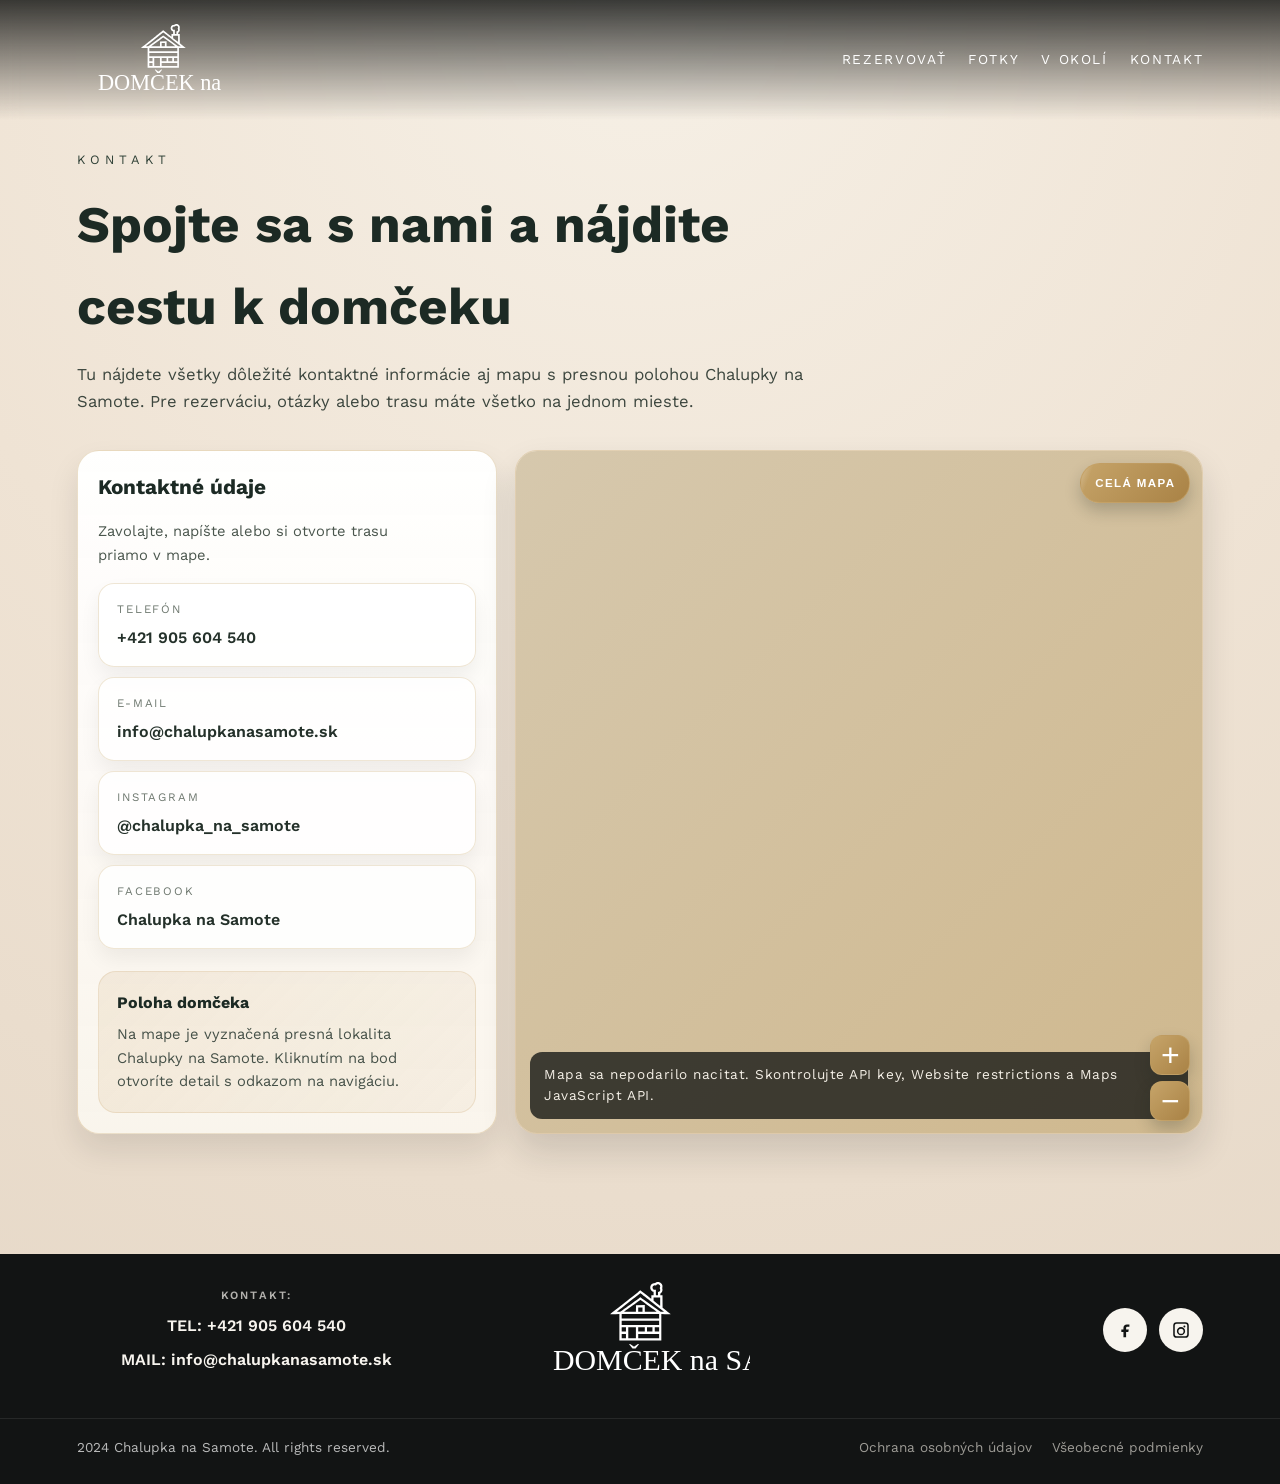
==== commit 97fef763: "zmena6" ====
--- a/contact.html
+++ b/contact.html
@@ -6,7 +6,7 @@
     <title>Kontakt | Chalupka na Samote</title>
     <meta name="description" content="Kontaktn&eacute; &uacute;daje a poloha Chalupky na Samote." />
     <link rel="stylesheet" href="style.css" />
-    <link rel="icon" href="Chalupka/logo%20dom%C4%8Dek%20na%20samote.svg" type="image/svg+xml" />
+    <link rel="icon" href="Chalupka/logo%20dom%C4%8Dek%20na%20samote%20white.svg" type="image/svg+xml" />
     <link href="https://db.onlinewebfonts.com/c/22f0348d86e4ab89a503f24da5f624b4?family=Vilane+Bold" rel="stylesheet" />
     <link rel="preconnect" href="https://fonts.googleapis.com" />
     <link rel="preconnect" href="https://fonts.gstatic.com" crossorigin />
@@ -15,7 +15,7 @@
 <body class="mapa-page kontakt-page" id="top">
     <header class="topbar">
         <a class="brand" href="index.html" aria-label="Back to home">
-            <img class="brand-logo" src="Chalupka/logo%20dom%C4%8Dek%20na%20samote.svg" alt="Chalupka na Samote" />
+            <img class="brand-logo" src="Chalupka/logo%20dom%C4%8Dek%20na%20samote%20white.svg" alt="Chalupka na Samote" />
         </a>
         <nav class="nav">
             <a href="obsadenost.html">Rezervova&#357;</a>
@@ -132,7 +132,7 @@
                 <a class="contact-link" href="mailto:info@chalupkanasamote.sk">MAIL: info@chalupkanasamote.sk</a>
             </div>
             <a class="contact-logo" href="index.html" aria-label="Back to home">
-                <img src="Chalupka/logo%20dom%C4%8Dek%20na%20samote.svg" alt="Chalupka na Samote" />
+                <img src="Chalupka/logo%20dom%C4%8Dek%20na%20samote%20white.svg" alt="Chalupka na Samote" />
             </a>
             <div class="contact-social">
                 <a class="social-icon" href="https://www.facebook.com/chalupkanasamote?locale=cs_CZ" aria-label="Facebook" target="_blank" rel="noopener noreferrer">
--- a/style.css
+++ b/style.css
@@ -63,15 +63,15 @@
 }
 
 .topbar .brand {
-    height: 64px;
-    overflow: hidden;
+    height: 72px;
+    overflow: visible;
 }
 
 .topbar .brand-logo {
     display: block;
-    width: 116px;
+    width: 172px;
     height: auto;
-    max-height: 64px;
+    max-height: 72px;
     object-fit: contain;
     flex: 0 0 auto;
     transform: translateY(0);
@@ -1401,7 +1401,7 @@
 
 .calendar-cell[data-date] {
     cursor: pointer;
-    touch-action: none;
+    touch-action: manipulation;
 }
 
 .calendar-cell.available {
@@ -2210,13 +2210,16 @@
 .contact-logo {
     display: grid;
     place-items: center;
-    height: 80px;
-    overflow: hidden;
+    justify-self: center;
+    height: 96px;
+    width: 220px;
+    overflow: visible;
 }
 
 .contact-logo img {
-    height: 80px;
-    width: auto;
+    width: 220px;
+    height: auto;
+    max-height: 96px;
     filter: brightness(0) invert(1);
     transform: translateY(0);
 }
@@ -2914,6 +2917,90 @@
     background: rgba(10, 12, 11, 0.6);
 }
 
+/* ── Highlights section ─────────────────────────────────────── */
+.highlights {
+    background: radial-gradient(ellipse 80% 60% at 50% 50%, var(--mist) 0%, var(--sand) 70%);
+}
+
+.highlights .section-heading {
+    max-width: 700px;
+}
+
+.highlights-grid {
+    margin-top: 56px;
+    display: grid;
+    grid-template-columns: repeat(3, 1fr);
+    column-gap: 48px;
+    row-gap: 0;
+}
+
+.highlight-item {
+    display: flex;
+    align-items: center;
+    gap: 14px;
+    padding: 15px 0;
+    border-bottom: 1px solid rgba(198, 164, 105, 0.18);
+    font-size: 0.97rem;
+    color: #3a413b;
+}
+
+.highlight-icon {
+    width: 34px;
+    height: 34px;
+    flex-shrink: 0;
+    display: flex;
+    align-items: center;
+    justify-content: center;
+    color: var(--gold-dark);
+}
+
+.highlight-icon svg {
+    width: 20px;
+    height: 20px;
+}
+
+.highlight-icon--img {
+    position: relative;
+}
+
+.highlight-img-dog {
+    width: 34px;
+    height: 34px;
+    object-fit: contain;
+    display: block;
+    filter: drop-shadow(0 0 0.4px #a98245);
+}
+
+.highlight-img-postel {
+    width: 47px;
+    height: 47px;
+    object-fit: contain;
+    display: block;
+    margin: -9px;
+    filter: drop-shadow(0 0 0.4px #a98245);
+}
+
+.highlight-item {
+    transition: transform 700ms cubic-bezier(0.4, 0, 0.2, 1);
+}
+
+.highlight-item.hl-pop {
+    transform: scale(1.04);
+}
+
+@media (max-width: 1000px) {
+    .highlights-grid {
+        grid-template-columns: repeat(2, 1fr);
+        column-gap: 32px;
+    }
+}
+
+@media (max-width: 580px) {
+    .highlights-grid {
+        grid-template-columns: 1fr;
+    }
+}
+
 .mapa-layout.mapa-fullscreen .mapa-panel {
     display: none;
 }
@@ -3776,20 +3863,21 @@
 
 @media (max-width: 640px) {
     .topbar {
-        padding: 16px 5vw;
+        padding: 14px 5vw;
         gap: 12px;
     }
 
     .topbar .brand {
-        height: 58px;
-        max-width: 124px;
+        height: 74px;
+        width: min(190px, calc(100vw - 112px));
+        max-width: calc(100vw - 112px);
         overflow: visible;
     }
 
     .topbar .brand-logo {
-        width: 106px;
+        width: min(190px, calc(100vw - 112px));
         height: auto;
-        max-height: 58px;
+        max-height: 74px;
     }
 
     .menu-toggle {
@@ -3854,18 +3942,33 @@
     }
 
     .contact-strip {
+        width: 100%;
+        max-width: 100%;
         grid-template-columns: 1fr;
         justify-items: center;
         text-align: center;
+        padding-inline: 6vw;
     }
 
     .contact-details {
+        width: 100%;
+        max-width: 100%;
         align-items: center;
         text-align: center;
+        overflow-wrap: anywhere;
+        word-break: break-word;
     }
 
     .contact-logo {
         justify-self: center;
+        width: min(190px, 76vw);
+        height: auto;
+    }
+
+    .contact-logo img {
+        width: min(190px, 76vw);
+        height: auto;
+        max-height: none;
     }
 
     .contact-social {
@@ -4124,7 +4227,33 @@
     }
 
     .gallery-hero {
-        align-items: flex-start;
+        width: min(100%, 560px);
+        align-items: center;
+        justify-content: center;
+        text-align: center;
+    }
+
+    .gallery-hero-copy {
+        max-width: 100%;
+        justify-items: center;
+    }
+
+    .gallery-hero-copy h1 {
+        font-size: clamp(2rem, 9vw, 2.8rem);
+        line-height: 1.1;
+        text-wrap: balance;
+    }
+
+    .gallery-hero-copy h1 span {
+        white-space: normal;
+        display: inline;
+    }
+
+    .gallery-hero-copy p {
+        max-width: 34rem;
+        margin-inline: auto;
+        font-size: 1rem;
+        line-height: 1.65;
     }
 
     .mapa-shell {
@@ -4169,18 +4298,25 @@
     }
 
     .gallery-shell {
-        padding-bottom: 160px;
+        padding: 128px 5vw 110px;
+        gap: 30px;
+        justify-items: center;
     }
 
     .gallery-grid {
+        width: min(100%, 560px);
         grid-template-columns: 1fr;
-        gap: 12px;
+        gap: 18px;
+        justify-items: center;
     }
 
     .gallery-card {
-        aspect-ratio: 4 / 3;
+        width: 100%;
+        aspect-ratio: auto;
         grid-column: span 1;
-        border-radius: 16px;
+        border-radius: 18px;
+        background: rgba(15, 17, 16, 0.08);
+        box-shadow: 0 14px 28px rgba(18, 22, 20, 0.12);
     }
 
     .gallery-card:nth-child(2),
@@ -4188,7 +4324,20 @@
     .gallery-card:nth-child(7),
     .gallery-card:nth-child(8) {
         grid-column: span 1;
-        aspect-ratio: 4 / 3;
+        aspect-ratio: auto;
+    }
+
+    .gallery-card img {
+        width: 100%;
+        height: auto;
+        max-height: none;
+        object-fit: contain;
+        transform: none;
+    }
+
+    .gallery-card:hover,
+    .gallery-card:hover img {
+        transform: none;
     }
 
     .lightbox-panel {
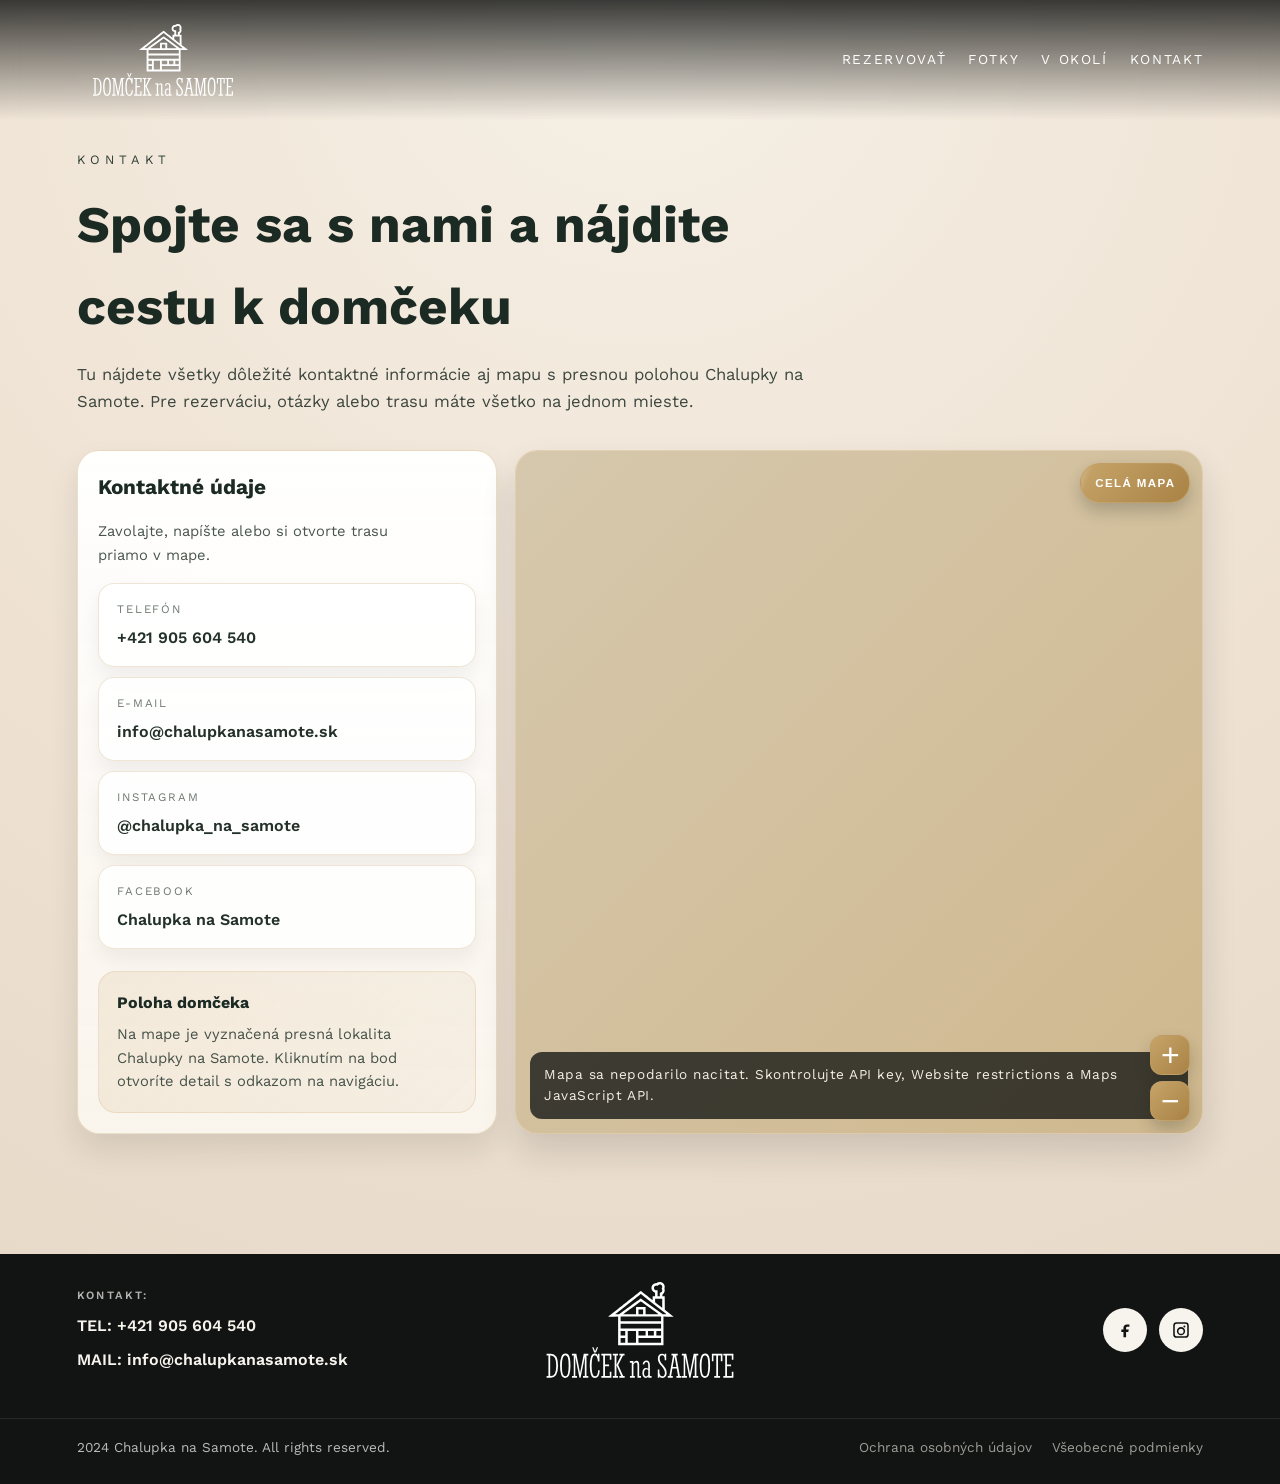
==== commit 1653a287: "zmena9" ====
--- a/contact.html
+++ b/contact.html
@@ -6,7 +6,7 @@
     <title>Kontakt | Chalupka na Samote</title>
     <meta name="description" content="Kontaktn&eacute; &uacute;daje a poloha Chalupky na Samote." />
     <link rel="stylesheet" href="style.css" />
-    <link rel="icon" href="Chalupka/logo%20dom%C4%8Dek%20na%20samote%20white.svg" type="image/svg+xml" />
+    <link rel="icon" href="Chalupka/logo%20dom%C4%8Dek%20na%20samote%20white%20no%20font.svg" type="image/svg+xml" />
     <link href="https://db.onlinewebfonts.com/c/22f0348d86e4ab89a503f24da5f624b4?family=Vilane+Bold" rel="stylesheet" />
     <link rel="preconnect" href="https://fonts.googleapis.com" />
     <link rel="preconnect" href="https://fonts.gstatic.com" crossorigin />
@@ -15,7 +15,7 @@
 <body class="mapa-page kontakt-page" id="top">
     <header class="topbar">
         <a class="brand" href="index.html" aria-label="Back to home">
-            <img class="brand-logo" src="Chalupka/logo%20dom%C4%8Dek%20na%20samote%20white.svg" alt="Chalupka na Samote" />
+            <img class="brand-logo" src="Chalupka/logo%20dom%C4%8Dek%20na%20samote%20white%20no%20font.svg" alt="Chalupka na Samote" />
         </a>
         <nav class="nav">
             <a href="obsadenost.html">Rezervova&#357;</a>
@@ -132,7 +132,7 @@
                 <a class="contact-link" href="mailto:info@chalupkanasamote.sk">MAIL: info@chalupkanasamote.sk</a>
             </div>
             <a class="contact-logo" href="index.html" aria-label="Back to home">
-                <img src="Chalupka/logo%20dom%C4%8Dek%20na%20samote%20white.svg" alt="Chalupka na Samote" />
+                <img src="Chalupka/logo%20dom%C4%8Dek%20na%20samote%20white%20no%20font.svg" alt="Chalupka na Samote" />
             </a>
             <div class="contact-social">
                 <a class="social-icon" href="https://www.facebook.com/chalupkanasamote?locale=cs_CZ" aria-label="Facebook" target="_blank" rel="noopener noreferrer">
--- a/style.css
+++ b/style.css
@@ -284,11 +284,11 @@
 .mobile-nav {
     display: flex;
     position: fixed;
-    top: 88px;
+    top: 100px;
     left: 0;
     right: 0;
     bottom: 0;
-    padding: 32px 8vw 40px;
+    padding: 64px 8vw 40px;
     background:
         linear-gradient(135deg, rgba(198, 164, 105, 0.68), rgba(169, 130, 69, 0.6)),
         rgba(18, 20, 20, 0.12);
@@ -342,6 +342,14 @@
     opacity: 1;
     transform: translateY(0);
     pointer-events: auto;
+}
+
+.menu-open .topbar {
+    background:
+        linear-gradient(135deg, rgba(198, 164, 105, 0.68), rgba(169, 130, 69, 0.6)),
+        rgba(18, 20, 20, 0.12);
+    -webkit-backdrop-filter: blur(18px) saturate(125%);
+    backdrop-filter: blur(18px) saturate(125%);
 }
 
 .menu-open .mobile-nav a {
@@ -2172,17 +2180,19 @@
 
 .contact-strip {
     display: grid;
-    grid-template-columns: repeat(auto-fit, minmax(220px, 1fr));
+    grid-template-columns: minmax(260px, 1fr) auto minmax(260px, 1fr);
     align-items: center;
-    gap: 24px;
+    gap: 32px;
     padding: 28px 6vw 40px;
     background: #121414;
+    width: 100%;
 }
 
 .contact-social {
     display: flex;
     gap: 12px;
     justify-content: flex-end;
+    justify-self: end;
 }
 
 .social-icon {
@@ -2231,8 +2241,9 @@
     font-weight: 600;
     color: #f7f4ee;
     justify-content: center;
-    align-items: center;
-    text-align: center;
+    align-items: flex-start;
+    text-align: left;
+    justify-self: start;
 }
 
 .contact-label {
@@ -2258,20 +2269,26 @@
 }
 
 .footer-bottom {
-    margin-top: 0;
+    width: 100%;
+    margin: 0 auto;
     padding: 18px 6vw 26px;
-    display: flex;
-    justify-content: space-between;
-    flex-wrap: wrap;
+    display: grid;
+    grid-template-columns: minmax(0, 1fr) minmax(0, 1fr);
+    align-items: center;
     gap: 12px;
     font-size: 0.85rem;
     opacity: 0.7;
     border-top: 1px solid rgba(255, 255, 255, 0.12);
 }
 
+.footer-bottom > span:first-child {
+    justify-self: start;
+}
+
 .footer-legal-links {
     display: flex;
     flex-wrap: wrap;
+    justify-self: end;
     gap: 12px 20px;
 }
 
@@ -4189,6 +4206,7 @@
         min-height: 240px;
         border-radius: 22px;
         aspect-ratio: 4 / 3;
+        order: -1;
     }
 
     .projects-meta h3 {
@@ -4396,3 +4414,30 @@
         transform: none;
     }
 }
+
+@media (max-width: 820px) {
+    .contact-strip {
+        width: 100%;
+        max-width: 100%;
+        grid-template-columns: 1fr;
+        justify-items: center;
+        text-align: center;
+        padding-inline: 6vw;
+    }
+
+    .contact-social {
+        justify-self: center;
+        justify-content: center;
+    }
+
+    .footer-bottom {
+        grid-template-columns: 1fr;
+        justify-items: center;
+        text-align: center;
+    }
+
+    .footer-bottom > span:first-child,
+    .footer-legal-links {
+        justify-self: center;
+    }
+}
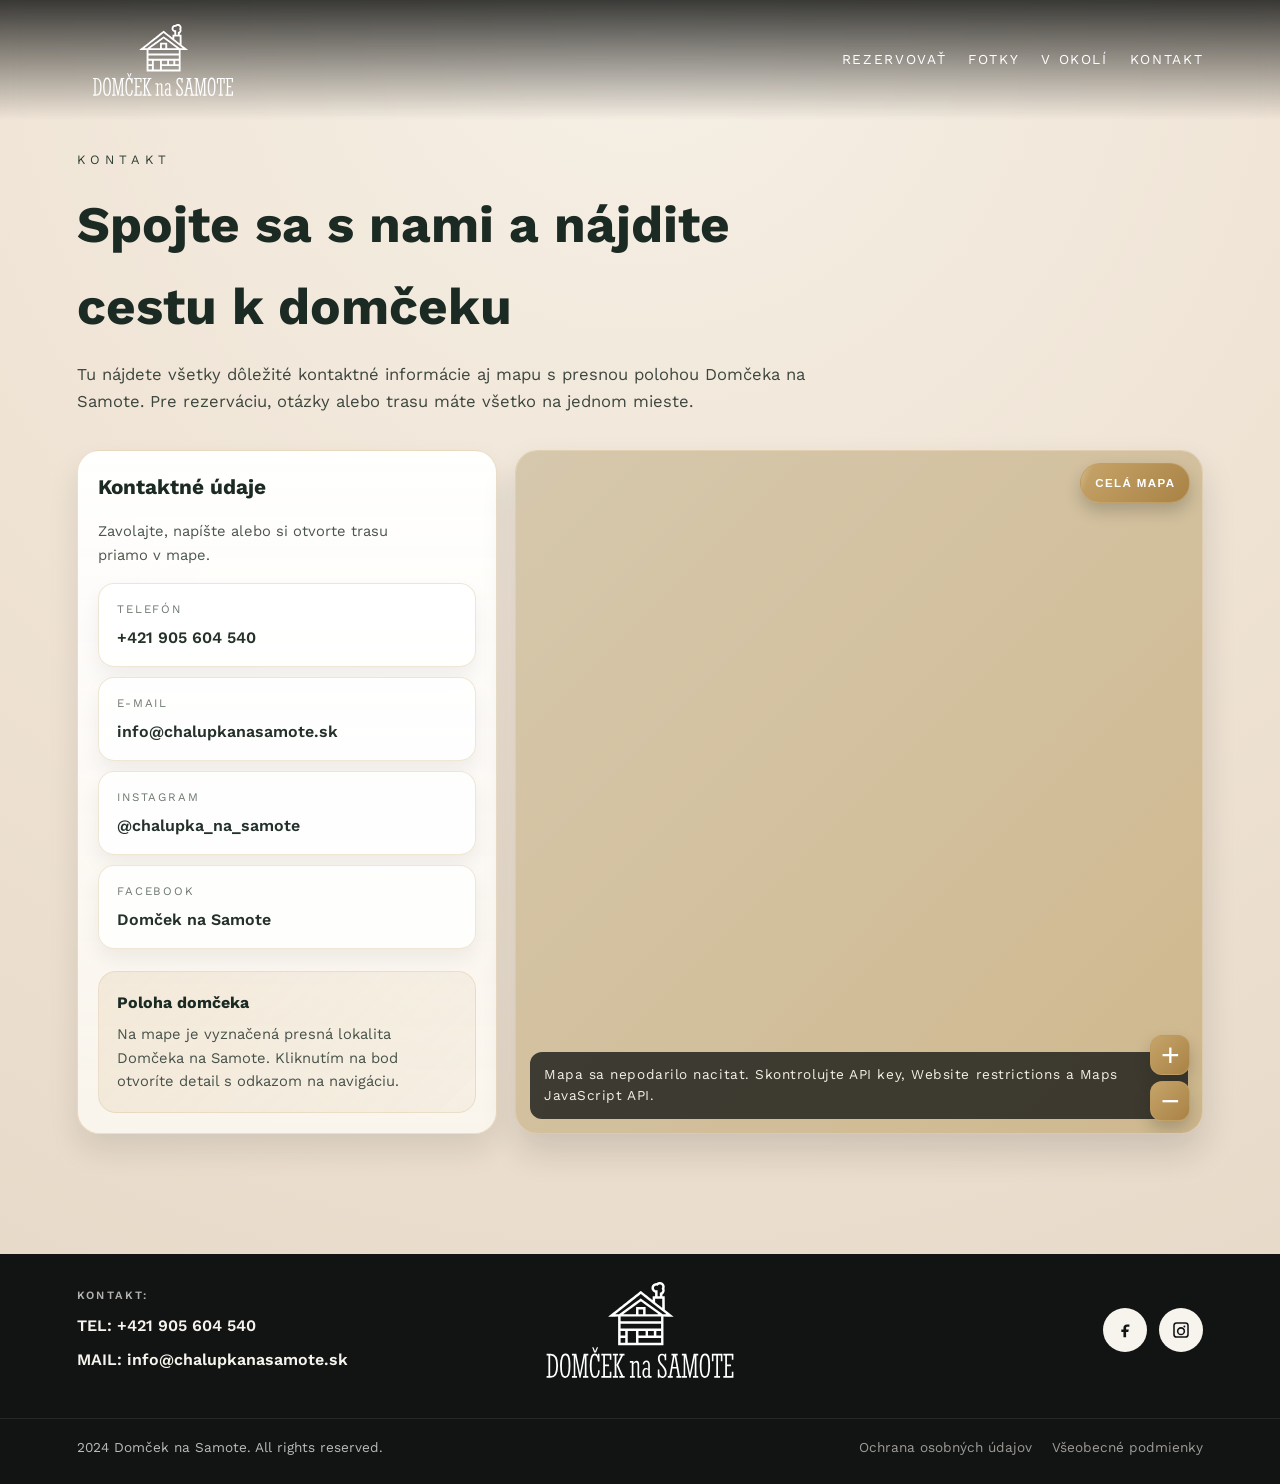
==== commit 35e68e4b: "zmena11" ====
--- a/contact.html
+++ b/contact.html
@@ -3,19 +3,20 @@
 <head>
     <meta charset="UTF-8" />
     <meta name="viewport" content="width=device-width, initial-scale=1.0" />
-    <title>Kontakt | Chalupka na Samote</title>
-    <meta name="description" content="Kontaktn&eacute; &uacute;daje a poloha Chalupky na Samote." />
+    <title>Kontakt | Domček na Samote</title>
+    <meta name="description" content="Kontaktn&eacute; &uacute;daje a poloha Domčeka na Samote." />
     <link rel="stylesheet" href="style.css" />
     <link rel="icon" href="Chalupka/logo%20dom%C4%8Dek%20na%20samote%20white%20no%20font.svg" type="image/svg+xml" />
     <link href="https://db.onlinewebfonts.com/c/22f0348d86e4ab89a503f24da5f624b4?family=Vilane+Bold" rel="stylesheet" />
     <link rel="preconnect" href="https://fonts.googleapis.com" />
     <link rel="preconnect" href="https://fonts.gstatic.com" crossorigin />
     <link href="https://fonts.googleapis.com/css2?family=Cormorant+Garamond:wght@400;500;600;700&family=Work+Sans:wght@300;400;500;600&display=swap" rel="stylesheet" />
+    <link rel="icon" type="image/svg+xml" href="favicon.svg" />
 </head>
 <body class="mapa-page kontakt-page" id="top">
     <header class="topbar">
         <a class="brand" href="index.html" aria-label="Back to home">
-            <img class="brand-logo" src="Chalupka/logo%20dom%C4%8Dek%20na%20samote%20white%20no%20font.svg" alt="Chalupka na Samote" />
+            <img class="brand-logo" src="Chalupka/logo%20dom%C4%8Dek%20na%20samote%20white%20no%20font.svg" alt="Domček na Samote" />
         </a>
         <nav class="nav">
             <a href="obsadenost.html">Rezervova&#357;</a>
@@ -42,7 +43,7 @@
             <h1>Spojte sa s nami a n&aacute;jdite cestu k dom&#269;eku</h1>
             <p>
                 Tu n&aacute;jdete v&scaron;etky d&ocirc;le&#382;it&eacute; kontaktn&eacute; inform&aacute;cie aj mapu s presnou
-                polohou Chalupky na Samote. Pre rezerv&aacute;ciu, ot&aacute;zky alebo trasu m&aacute;te
+                polohou Domčeka na Samote. Pre rezerv&aacute;ciu, ot&aacute;zky alebo trasu m&aacute;te
                 v&scaron;etko na jednom mieste.
             </p>
         </section>
@@ -68,13 +69,13 @@
                     </a>
                     <a class="kontakt-card" href="https://www.facebook.com/chalupkanasamote?locale=cs_CZ" target="_blank" rel="noopener noreferrer">
                         <span class="kontakt-card-label">Facebook</span>
-                        <strong>Chalupka na Samote</strong>
+                        <strong>Domček na Samote</strong>
                     </a>
                 </div>
                 <div class="kontakt-note">
                     <h3>Poloha dom&#269;eka</h3>
                     <p>
-                        Na mape je vyzna&#269;en&aacute; presn&aacute; lokalita Chalupky na Samote. Kliknut&iacute;m
+                        Na mape je vyzna&#269;en&aacute; presn&aacute; lokalita Domčeka na Samote. Kliknut&iacute;m
                         na bod otvor&iacute;te detail s odkazom na navig&aacute;ciu.
                     </p>
                 </div>
@@ -132,7 +133,7 @@
                 <a class="contact-link" href="mailto:info@chalupkanasamote.sk">MAIL: info@chalupkanasamote.sk</a>
             </div>
             <a class="contact-logo" href="index.html" aria-label="Back to home">
-                <img src="Chalupka/logo%20dom%C4%8Dek%20na%20samote%20white%20no%20font.svg" alt="Chalupka na Samote" />
+                <img src="Chalupka/logo%20dom%C4%8Dek%20na%20samote%20white%20no%20font.svg" alt="Domček na Samote" />
             </a>
             <div class="contact-social">
                 <a class="social-icon" href="https://www.facebook.com/chalupkanasamote?locale=cs_CZ" aria-label="Facebook" target="_blank" rel="noopener noreferrer">
@@ -148,7 +149,7 @@
             </div>
         </div>
         <div class="footer-bottom">
-            <span>2024 Chalupka na Samote. All rights reserved.</span>
+            <span>2024 Domček na Samote. All rights reserved.</span>
             <span class="footer-legal-links"><a href="zasady-ochrany-osobnych-udajov.html">Ochrana osobných údajov</a><a href="vseobecne-podmienky.html">Všeobecné podmienky</a></span>
         </div>
     </footer>
--- a/style.css
+++ b/style.css
@@ -3013,8 +3013,70 @@
 }
 
 @media (max-width: 580px) {
+    .highlights {
+        padding-block: 64px;
+    }
+
+    .highlights .section-heading {
+        gap: 10px;
+    }
+
+    .highlights .section-heading h2 {
+        font-size: clamp(1.85rem, 8vw, 2.35rem);
+    }
+
+    .highlights .section-lead {
+        margin-top: 4px;
+        font-size: 0.95rem;
+        line-height: 1.45;
+    }
+
     .highlights-grid {
-        grid-template-columns: 1fr;
+        width: min(100%, 520px);
+        margin: 28px auto 0;
+        grid-template-columns: repeat(2, minmax(0, 1fr));
+        column-gap: 12px;
+        row-gap: 10px;
+    }
+
+    .highlight-item {
+        min-height: 58px;
+        gap: 9px;
+        padding: 10px 8px;
+        border: 1px solid rgba(198, 164, 105, 0.2);
+        border-radius: 12px;
+        background: rgba(255, 255, 255, 0.22);
+        font-size: clamp(0.83rem, 3.45vw, 0.95rem);
+        line-height: 1.25;
+    }
+
+    .highlight-icon {
+        width: 26px;
+        height: 26px;
+    }
+
+    .highlight-icon svg {
+        width: 18px;
+        height: 18px;
+    }
+
+    .highlight-img-dog {
+        width: 28px;
+        height: 28px;
+    }
+
+    .highlight-img-postel {
+        width: 38px;
+        height: 38px;
+        margin: -6px;
+    }
+}
+
+@media (max-width: 360px) {
+    .highlight-item {
+        min-height: 54px;
+        padding: 9px 7px;
+        font-size: 0.8rem;
     }
 }
 
@@ -3340,32 +3402,24 @@
 
 .gallery-grid {
     display: grid;
-    grid-template-columns: repeat(4, minmax(0, 1fr));
-    gap: 12px;
+    grid-template-columns: repeat(auto-fit, minmax(min(100%, 260px), 1fr));
+    gap: clamp(10px, 1.4vw, 18px);
     grid-auto-flow: row;
 }
 
 .gallery-card {
     position: relative;
     width: 100%;
-    aspect-ratio: 4 / 5;
+    aspect-ratio: 4 / 3;
     border: none;
     padding: 0;
     overflow: hidden;
-    border-radius: 22px;
+    border-radius: 18px;
     cursor: pointer;
     background: #0f1110;
     box-shadow: 0 14px 28px rgba(18, 22, 20, 0.16);
     contain: layout paint;
     transition: transform 0.3s ease, box-shadow 0.3s ease;
-}
-
-.gallery-card:nth-child(2),
-.gallery-card:nth-child(5),
-.gallery-card:nth-child(7),
-.gallery-card:nth-child(8) {
-    grid-column: span 2;
-    aspect-ratio: 16 / 9;
 }
 
 .gallery-card img {
@@ -3857,7 +3911,7 @@
     }
 
     .gallery-grid {
-        grid-template-columns: repeat(2, minmax(0, 1fr));
+        grid-template-columns: repeat(auto-fit, minmax(min(100%, 220px), 1fr));
     }
 
     .gallery-card {
@@ -4322,34 +4376,25 @@
     }
 
     .gallery-grid {
-        width: min(100%, 560px);
-        grid-template-columns: 1fr;
-        gap: 18px;
+        width: 100%;
+        grid-template-columns: repeat(auto-fit, minmax(min(100%, 210px), 1fr));
+        gap: 14px;
         justify-items: center;
     }
 
     .gallery-card {
         width: 100%;
-        aspect-ratio: auto;
+        aspect-ratio: 4 / 3;
         grid-column: span 1;
-        border-radius: 18px;
+        border-radius: 14px;
         background: rgba(15, 17, 16, 0.08);
         box-shadow: 0 14px 28px rgba(18, 22, 20, 0.12);
     }
 
-    .gallery-card:nth-child(2),
-    .gallery-card:nth-child(5),
-    .gallery-card:nth-child(7),
-    .gallery-card:nth-child(8) {
-        grid-column: span 1;
-        aspect-ratio: auto;
-    }
-
     .gallery-card img {
         width: 100%;
-        height: auto;
-        max-height: none;
-        object-fit: contain;
+        height: 100%;
+        object-fit: cover;
         transform: none;
     }
 
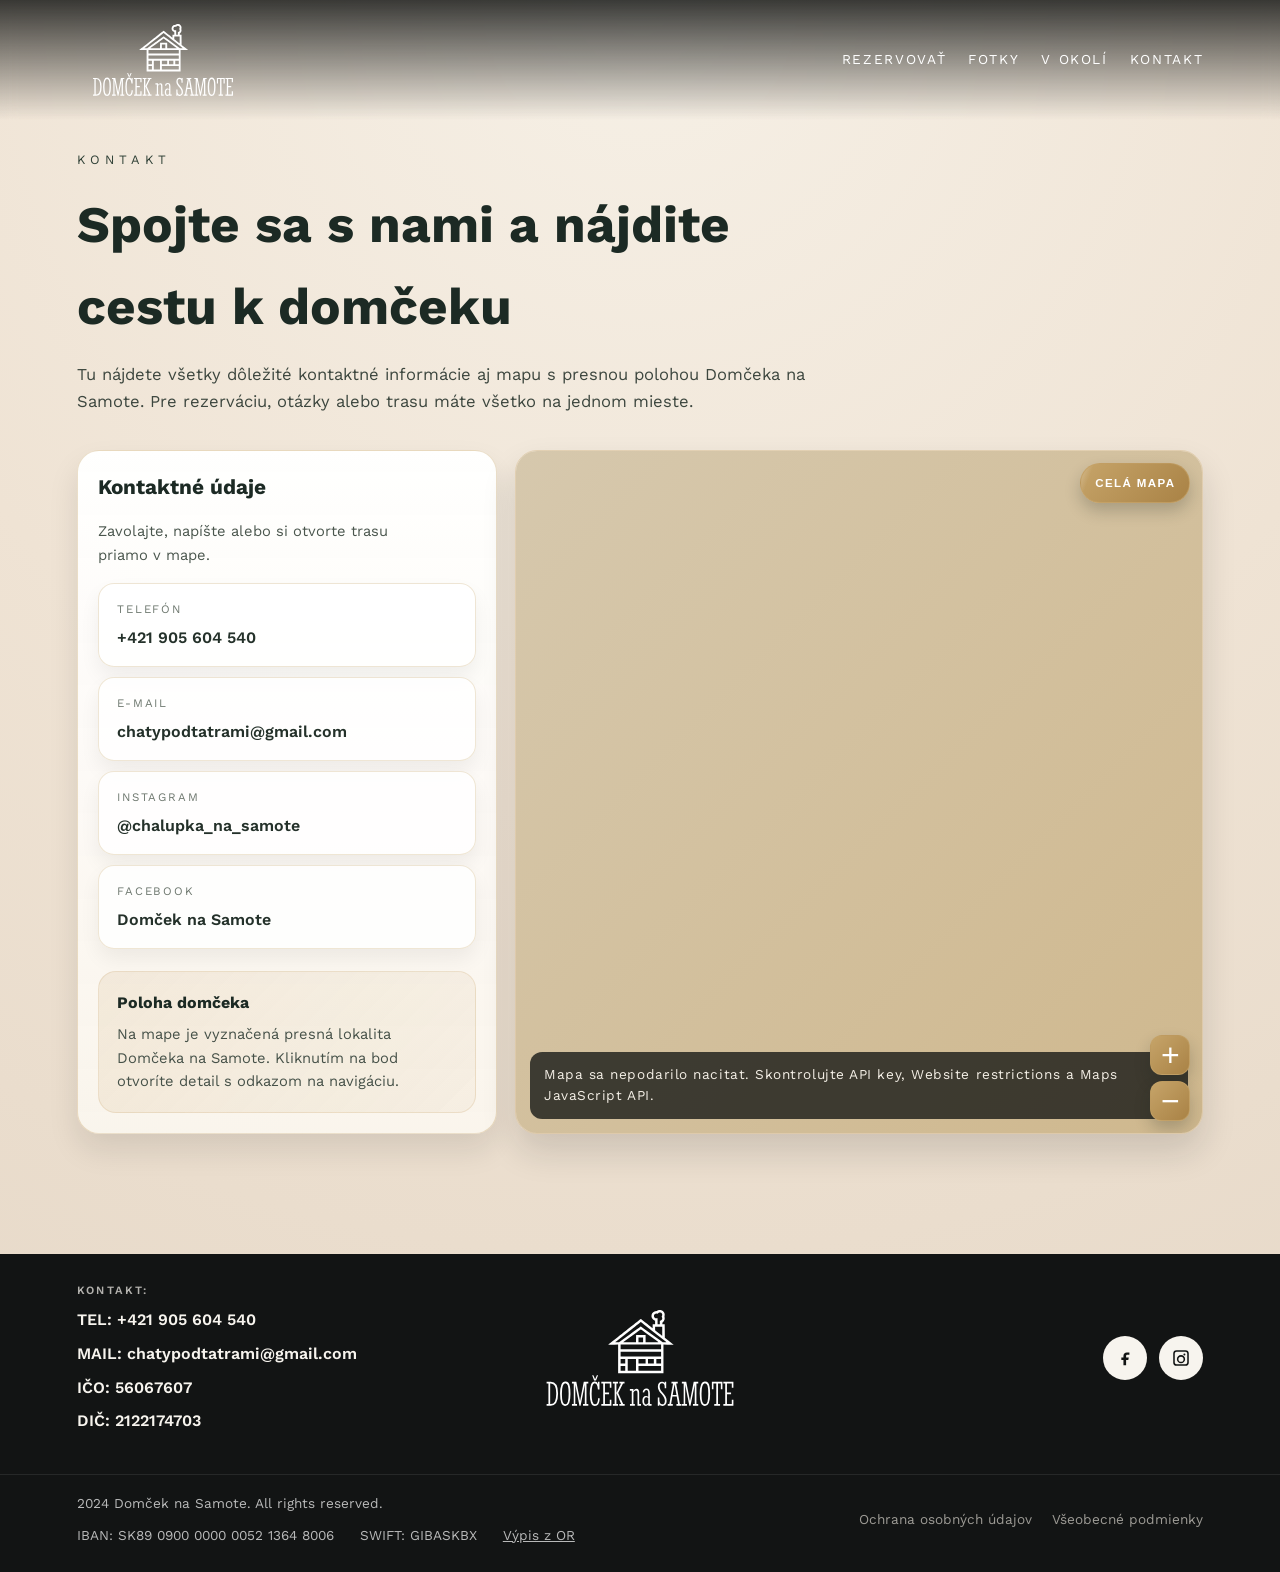
==== commit 4e0c9b01: "zmena GDPR" ====
--- a/contact.html
+++ b/contact.html
@@ -59,9 +59,9 @@
                         <span class="kontakt-card-label">Telef&oacute;n</span>
                         <strong>+421 905 604 540</strong>
                     </a>
-                    <a class="kontakt-card" href="mailto:info@chalupkanasamote.sk">
+                    <a class="kontakt-card" href="mailto:chatypodtatrami@gmail.com">
                         <span class="kontakt-card-label">E-mail</span>
-                        <strong>info@chalupkanasamote.sk</strong>
+                        <strong>chatypodtatrami@gmail.com</strong>
                     </a>
                     <a class="kontakt-card" href="https://www.instagram.com/chalupka_na_samote/" target="_blank" rel="noopener noreferrer">
                         <span class="kontakt-card-label">Instagram</span>
@@ -130,7 +130,9 @@
             <div class="contact-details">
                 <span class="contact-label">Kontakt:</span>
                 <a class="contact-link" href="tel:+421905604540">TEL: +421 905 604 540</a>
-                <a class="contact-link" href="mailto:info@chalupkanasamote.sk">MAIL: info@chalupkanasamote.sk</a>
+                <a class="contact-link" href="mailto:chatypodtatrami@gmail.com">MAIL: chatypodtatrami@gmail.com</a>
+                <button type="button" class="contact-link copy-chip" data-copy="56067607">IČO:&nbsp;<span class="nowrap">56067607</span></button>
+                <button type="button" class="contact-link copy-chip" data-copy="2122174703">DIČ:&nbsp;<span class="nowrap">2122174703</span></button>
             </div>
             <a class="contact-logo" href="index.html" aria-label="Back to home">
                 <img src="Chalupka/logo%20dom%C4%8Dek%20na%20samote%20white%20no%20font.svg" alt="Domček na Samote" />
@@ -149,7 +151,7 @@
             </div>
         </div>
         <div class="footer-bottom">
-            <span>2024 Domček na Samote. All rights reserved.</span>
+            <span class="footer-meta"><span>2024 Domček na Samote. All rights reserved.</span><button type="button" class="copy-chip" data-copy="SK89 0900 0000 0052 1364 8006">IBAN:&nbsp;<span class="nowrap">SK89 0900 0000 0052 1364 8006</span></button><button type="button" class="copy-chip" data-copy="GIBASKBX">SWIFT:&nbsp;<span class="nowrap">GIBASKBX</span></button><a class="footer-or-link" href="https://www.orsr.sk/vypis.asp?ID=684148&SID=3&P=1" target="_blank" rel="noopener noreferrer">Výpis z OR</a></span>
             <span class="footer-legal-links"><a href="zasady-ochrany-osobnych-udajov.html">Ochrana osobných údajov</a><a href="vseobecne-podmienky.html">Všeobecné podmienky</a></span>
         </div>
     </footer>
--- a/style.css
+++ b/style.css
@@ -522,7 +522,7 @@
 .hero-content {
     position: relative;
     z-index: 1;
-    max-width: 640px;
+    max-width: 760px;
     display: grid;
     gap: 18px;
     animation: fadeUp 0.9s ease forwards;
@@ -549,17 +549,29 @@
 
 .hero-line {
     white-space: nowrap;
-    display: inline-block;
+    display: block;
 }
 
 
 .hero h1 {
-    font-size: clamp(2.6rem, 4.8vw, 4.8rem);
+    font-size: 4rem;
+    line-height: 1.08;
+    letter-spacing: 0;
 }
 
 .hero p {
     font-size: 1.1rem;
     color: rgba(255, 255, 255, 0.8);
+}
+
+@media (max-width: 1100px) {
+    .hero-content {
+        max-width: 700px;
+    }
+
+    .hero h1 {
+        font-size: 3.1rem;
+    }
 }
 
 .hero-cta {
@@ -635,6 +647,11 @@
     align-items: center;
 }
 
+.intro-heading-line {
+    display: block;
+    white-space: nowrap;
+}
+
 .intro-video {
     border-radius: var(--radius);
     overflow: hidden;
@@ -661,6 +678,38 @@
 
 .video-fallback-message a {
     color: #f2e7d7;
+}
+
+.hot-tub {
+    background: var(--sand);
+}
+
+.hot-tub-grid {
+    display: grid;
+    grid-template-columns: repeat(auto-fit, minmax(280px, 1fr));
+    gap: 40px;
+    align-items: center;
+}
+
+.hot-tub-image {
+    border-radius: var(--radius);
+    overflow: hidden;
+    box-shadow: var(--shadow);
+    background: #0e1110;
+    min-height: 320px;
+    aspect-ratio: 16 / 9;
+}
+
+.hot-tub-image img {
+    display: block;
+    width: 100%;
+    height: 100%;
+    object-fit: cover;
+}
+
+.hot-tub-copy {
+    display: grid;
+    gap: 0;
 }
 
 .section-heading.center {
@@ -2118,8 +2167,13 @@
 }
 
 .reservation-form-error {
-    color: #9a3c3c;
+    color: #c0392b;
     font-size: 0.95rem;
+    font-weight: 600;
+    background: rgba(192, 57, 43, 0.08);
+    border: 1px solid rgba(192, 57, 43, 0.3);
+    border-radius: 10px;
+    padding: 12px 16px;
 }
 
 .reservation-form-status {
@@ -2302,6 +2356,81 @@
     color: var(--gold);
 }
 
+.footer-or-link {
+    color: inherit;
+    text-decoration: underline;
+    transition: color 0.2s ease;
+}
+
+.footer-or-link:hover,
+.footer-or-link:focus-visible {
+    color: var(--gold);
+}
+
+.footer-meta {
+    display: flex;
+    flex-wrap: wrap;
+    align-items: center;
+    gap: 10px 26px;
+}
+
+.nowrap {
+    white-space: nowrap;
+}
+
+.copy-chip {
+    appearance: none;
+    -webkit-appearance: none;
+    background: none;
+    border: 0;
+    margin: 0;
+    padding: 0;
+    font: inherit;
+    color: inherit;
+    cursor: pointer;
+    text-align: left;
+    transition: color 0.2s ease;
+}
+
+.copy-chip:hover,
+.copy-chip:focus-visible {
+    color: var(--gold);
+}
+
+.copy-chip.is-copied {
+    color: var(--gold);
+}
+
+.copy-toast {
+    position: fixed;
+    left: 50%;
+    bottom: 28px;
+    transform: translate(-50%, 18px);
+    background: #1f2622;
+    color: #f7f4ee;
+    padding: 12px 22px;
+    border-radius: 999px;
+    font-size: 0.9rem;
+    font-weight: 600;
+    box-shadow: 0 16px 34px rgba(0, 0, 0, 0.3);
+    opacity: 0;
+    pointer-events: none;
+    z-index: 9999;
+    transition: opacity 0.32s ease, transform 0.32s cubic-bezier(0.2, 0.8, 0.2, 1);
+}
+
+.copy-toast.is-visible {
+    opacity: 1;
+    transform: translate(-50%, 0);
+}
+
+@media (prefers-reduced-motion: reduce) {
+    .copy-toast {
+        transition: opacity 0.2s ease;
+        transform: translate(-50%, 0);
+    }
+}
+
 .legal-page {
     background: var(--sand);
 }
@@ -2359,6 +2488,29 @@
 .legal-content a {
     color: #2f6d4f;
     font-weight: 600;
+}
+
+.legal-content h3 {
+    margin: 6px 0 0;
+    font-family: "Work Sans", "Segoe UI", sans-serif;
+    font-size: 1.15rem;
+    font-weight: 600;
+    color: #354137;
+}
+
+.legal-content ul {
+    margin: 0;
+    padding-left: 22px;
+    display: grid;
+    gap: 8px;
+    color: #354137;
+    font-size: 1rem;
+    line-height: 1.6;
+}
+
+.legal-content strong {
+    color: #233126;
+    font-weight: 700;
 }
 
 .legal-note {
@@ -3489,6 +3641,9 @@
 }
 
 .lightbox-image {
+    --lightbox-zoom: 1;
+    --lightbox-pan-x: 0px;
+    --lightbox-pan-y: 0px;
     width: auto;
     max-width: 90vw;
     height: 76vh;
@@ -3496,6 +3651,36 @@
     border-radius: 18px;
     background: transparent;
     box-shadow: 0 30px 60px rgba(8, 10, 9, 0.35);
+    cursor: zoom-in;
+    transform: translate3d(var(--lightbox-pan-x), var(--lightbox-pan-y), 0) scale(var(--lightbox-zoom));
+    transform-origin: center;
+    user-select: none;
+    -webkit-user-drag: none;
+    touch-action: none;
+    transition: transform 0.24s ease, box-shadow 0.24s ease;
+    will-change: transform;
+}
+
+.lightbox-image.is-zoomed {
+    cursor: grab;
+}
+
+.lightbox-image.is-dragging {
+    cursor: grabbing;
+}
+
+.lightbox-image:not(.is-zoom-animating),
+.lightbox-image.is-dragging {
+    transition: box-shadow 0.24s ease;
+}
+
+.lightbox.is-zoomed .lightbox-image {
+    box-shadow: 0 36px 76px rgba(8, 10, 9, 0.48);
+}
+
+.lightbox.is-zoomed .lightbox-meta {
+    opacity: 0;
+    pointer-events: none;
 }
 
 .lightbox-close {
@@ -3630,6 +3815,10 @@
     height: min(62vh, 620px);
     border-radius: 22px;
     object-fit: cover;
+    cursor: default;
+    transform: none;
+    touch-action: auto;
+    transition: box-shadow 0.24s ease;
 }
 
 .lightbox--info {
@@ -4016,16 +4205,16 @@
         width: 100%;
         max-width: 100%;
         grid-template-columns: 1fr;
-        justify-items: center;
-        text-align: center;
+        justify-items: start;
+        text-align: left;
         padding-inline: 6vw;
     }
 
     .contact-details {
         width: 100%;
         max-width: 100%;
-        align-items: center;
-        text-align: center;
+        align-items: flex-start;
+        text-align: left;
         overflow-wrap: anywhere;
         word-break: break-word;
     }
@@ -4048,12 +4237,12 @@
     }
 
     .footer-bottom {
-        justify-content: center;
-        text-align: center;
+        justify-content: start;
+        text-align: left;
     }
 
     .footer-legal-links {
-        justify-content: center;
+        justify-content: flex-start;
     }
 
     .calendar-selection-status {
@@ -4135,8 +4324,8 @@
         min-height: 100svh;
         padding: 128px 6vw 54px;
         align-items: end;
-        justify-items: center;
-        text-align: center;
+        justify-items: start;
+        text-align: left;
     }
 
     .hero-slider::after {
@@ -4147,24 +4336,24 @@
         width: min(100%, 420px);
         max-width: none;
         gap: 16px;
-        justify-items: center;
+        justify-items: start;
     }
 
     .eyebrow {
         font-size: 0.76rem;
         letter-spacing: 0.22em;
-        text-align: center;
+        text-align: left;
     }
 
     .hero-line {
         white-space: normal;
-        display: inline;
+        display: block;
     }
 
     .hero h1 {
-        font-size: clamp(2.55rem, 11vw, 4rem);
+        font-size: 2.35rem;
         line-height: 1.04;
-        letter-spacing: 0.01em;
+        letter-spacing: 0;
         text-wrap: balance;
     }
 
@@ -4173,7 +4362,7 @@
         font-size: 1rem;
         line-height: 1.55;
         color: rgba(255, 255, 255, 0.84);
-        margin-inline: auto;
+        margin-inline: 0;
     }
 
     .hero-cta {
@@ -4200,14 +4389,20 @@
 
     .section {
         padding: 72px 6vw;
-        text-align: center;
+        text-align: left;
     }
 
     .section-heading {
         gap: 12px;
         max-width: 100%;
-        margin-inline: auto;
-        justify-items: center;
+        margin-inline: 0;
+        justify-items: start;
+    }
+
+    .section-heading.center {
+        text-align: left;
+        justify-items: start;
+        margin-inline: 0;
     }
 
     .section h2 {
@@ -4216,9 +4411,19 @@
         text-wrap: balance;
     }
 
+    .intro-heading-line {
+        white-space: normal;
+    }
+
     .section-lead,
     .projects-meta p,
-    .split-text p,
+    .split-text p {
+        font-size: 1rem;
+        line-height: 1.65;
+        max-width: 36rem;
+        margin-inline: 0;
+    }
+
     .faq-item p {
         font-size: 1rem;
         line-height: 1.65;
@@ -4227,6 +4432,7 @@
     }
 
     .intro-grid,
+    .hot-tub-grid,
     .projects-content,
     .split {
         grid-template-columns: minmax(0, 1fr);
@@ -4235,15 +4441,24 @@
     }
 
     .intro-copy,
+    .hot-tub-copy,
     .projects-meta,
     .split-text {
         width: min(100%, 520px);
         gap: 14px;
-        justify-items: center;
-        text-align: center;
+        justify-items: start;
+        text-align: left;
     }
 
     .intro-video {
+        width: min(100%, 520px);
+        min-height: 220px;
+        aspect-ratio: 16 / 9;
+        border-radius: 22px;
+        order: -1;
+    }
+
+    .hot-tub-image {
         width: min(100%, 520px);
         min-height: 220px;
         aspect-ratio: 16 / 9;
@@ -4270,13 +4485,13 @@
     }
 
     .projects-meta .projects-eyebrow {
-        justify-self: center;
+        justify-self: start;
     }
 
     .wide-btn {
         width: min(100%, 320px);
         min-height: 54px;
-        justify-self: center;
+        justify-self: start;
     }
 
     .social-carousel {
@@ -4300,14 +4515,14 @@
 
     .gallery-hero {
         width: min(100%, 560px);
-        align-items: center;
-        justify-content: center;
-        text-align: center;
+        align-items: start;
+        justify-content: start;
+        text-align: left;
     }
 
     .gallery-hero-copy {
         max-width: 100%;
-        justify-items: center;
+        justify-items: start;
     }
 
     .gallery-hero-copy h1 {
@@ -4323,7 +4538,7 @@
 
     .gallery-hero-copy p {
         max-width: 34rem;
-        margin-inline: auto;
+        margin-inline: 0;
         font-size: 1rem;
         line-height: 1.65;
     }
@@ -4339,14 +4554,14 @@
 
     .activities-hero-copy,
     .activities-section .section-heading {
-        justify-items: center;
-        text-align: center;
-        margin-inline: auto;
+        justify-items: start;
+        text-align: left;
+        margin-inline: 0;
     }
 
     .activities-hero-card {
         width: min(100%, 520px);
-        text-align: center;
+        text-align: left;
     }
 
     .activities-grid {
@@ -4465,8 +4680,8 @@
         width: 100%;
         max-width: 100%;
         grid-template-columns: 1fr;
-        justify-items: center;
-        text-align: center;
+        justify-items: start;
+        text-align: left;
         padding-inline: 6vw;
     }
 
@@ -4477,12 +4692,12 @@
 
     .footer-bottom {
         grid-template-columns: 1fr;
-        justify-items: center;
-        text-align: center;
+        justify-items: start;
+        text-align: left;
     }
 
     .footer-bottom > span:first-child,
     .footer-legal-links {
-        justify-self: center;
-    }
-}
+        justify-self: start;
+    }
+}
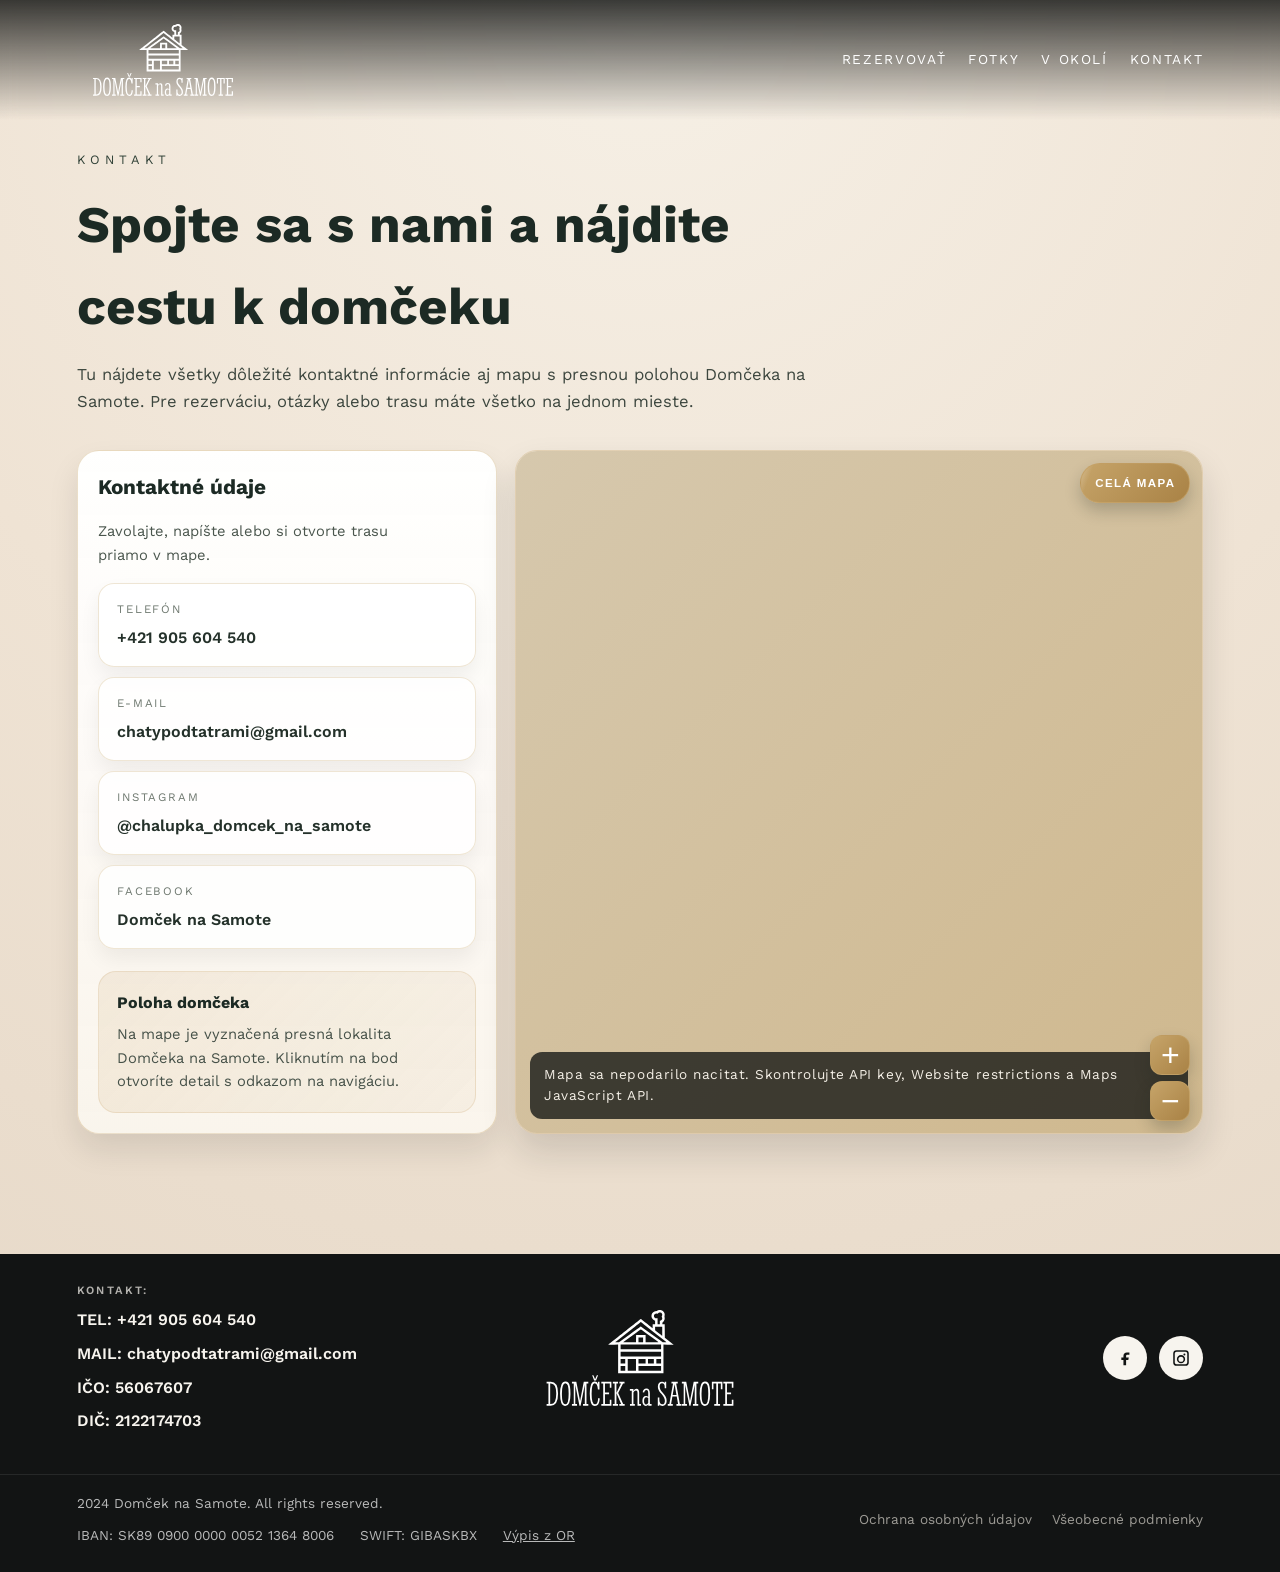
==== commit 83d625ed: "zmena IG link" ====
--- a/contact.html
+++ b/contact.html
@@ -63,9 +63,9 @@
                         <span class="kontakt-card-label">E-mail</span>
                         <strong>chatypodtatrami@gmail.com</strong>
                     </a>
-                    <a class="kontakt-card" href="https://www.instagram.com/chalupka_na_samote/" target="_blank" rel="noopener noreferrer">
+                    <a class="kontakt-card" href="https://www.instagram.com/chalupka_domcek_na_samote/" target="_blank" rel="noopener noreferrer">
                         <span class="kontakt-card-label">Instagram</span>
-                        <strong>@chalupka_na_samote</strong>
+                        <strong>@chalupka_domcek_na_samote</strong>
                     </a>
                     <a class="kontakt-card" href="https://www.facebook.com/chalupkanasamote?locale=cs_CZ" target="_blank" rel="noopener noreferrer">
                         <span class="kontakt-card-label">Facebook</span>
@@ -143,7 +143,7 @@
                         <path d="M14 8.5h2.8V6h-2.8c-2.3 0-3.7 1.4-3.7 3.7v1.8H8v2.7h2.3V20h2.9v-5.8h2.4l.5-2.7h-2.9V9.9c0-.8.4-1.4 1.8-1.4z"/>
                     </svg>
                 </a>
-                <a class="social-icon" href="https://www.instagram.com/chalupka_na_samote/" aria-label="Instagram" target="_blank" rel="noopener noreferrer">
+                <a class="social-icon" href="https://www.instagram.com/chalupka_domcek_na_samote/" aria-label="Instagram" target="_blank" rel="noopener noreferrer">
                     <svg viewBox="0 0 24 24" aria-hidden="true">
                         <path d="M16.8 3.5H7.2A3.7 3.7 0 0 0 3.5 7.2v9.6a3.7 3.7 0 0 0 3.7 3.7h9.6a3.7 3.7 0 0 0 3.7-3.7V7.2a3.7 3.7 0 0 0-3.7-3.7zm2 13.3a2 2 0 0 1-2 2H7.2a2 2 0 0 1-2-2V7.2a2 2 0 0 1 2-2h9.6a2 2 0 0 1 2 2v9.6zm-6.8-8a4.5 4.5 0 1 0 4.5 4.5A4.5 4.5 0 0 0 12 8.8zm0 7.3a2.8 2.8 0 1 1 2.8-2.8A2.8 2.8 0 0 1 12 16.1zm4.8-7.9a1.1 1.1 0 1 1-1.1-1.1 1.1 1.1 0 0 1 1.1 1.1z"/>
                     </svg>
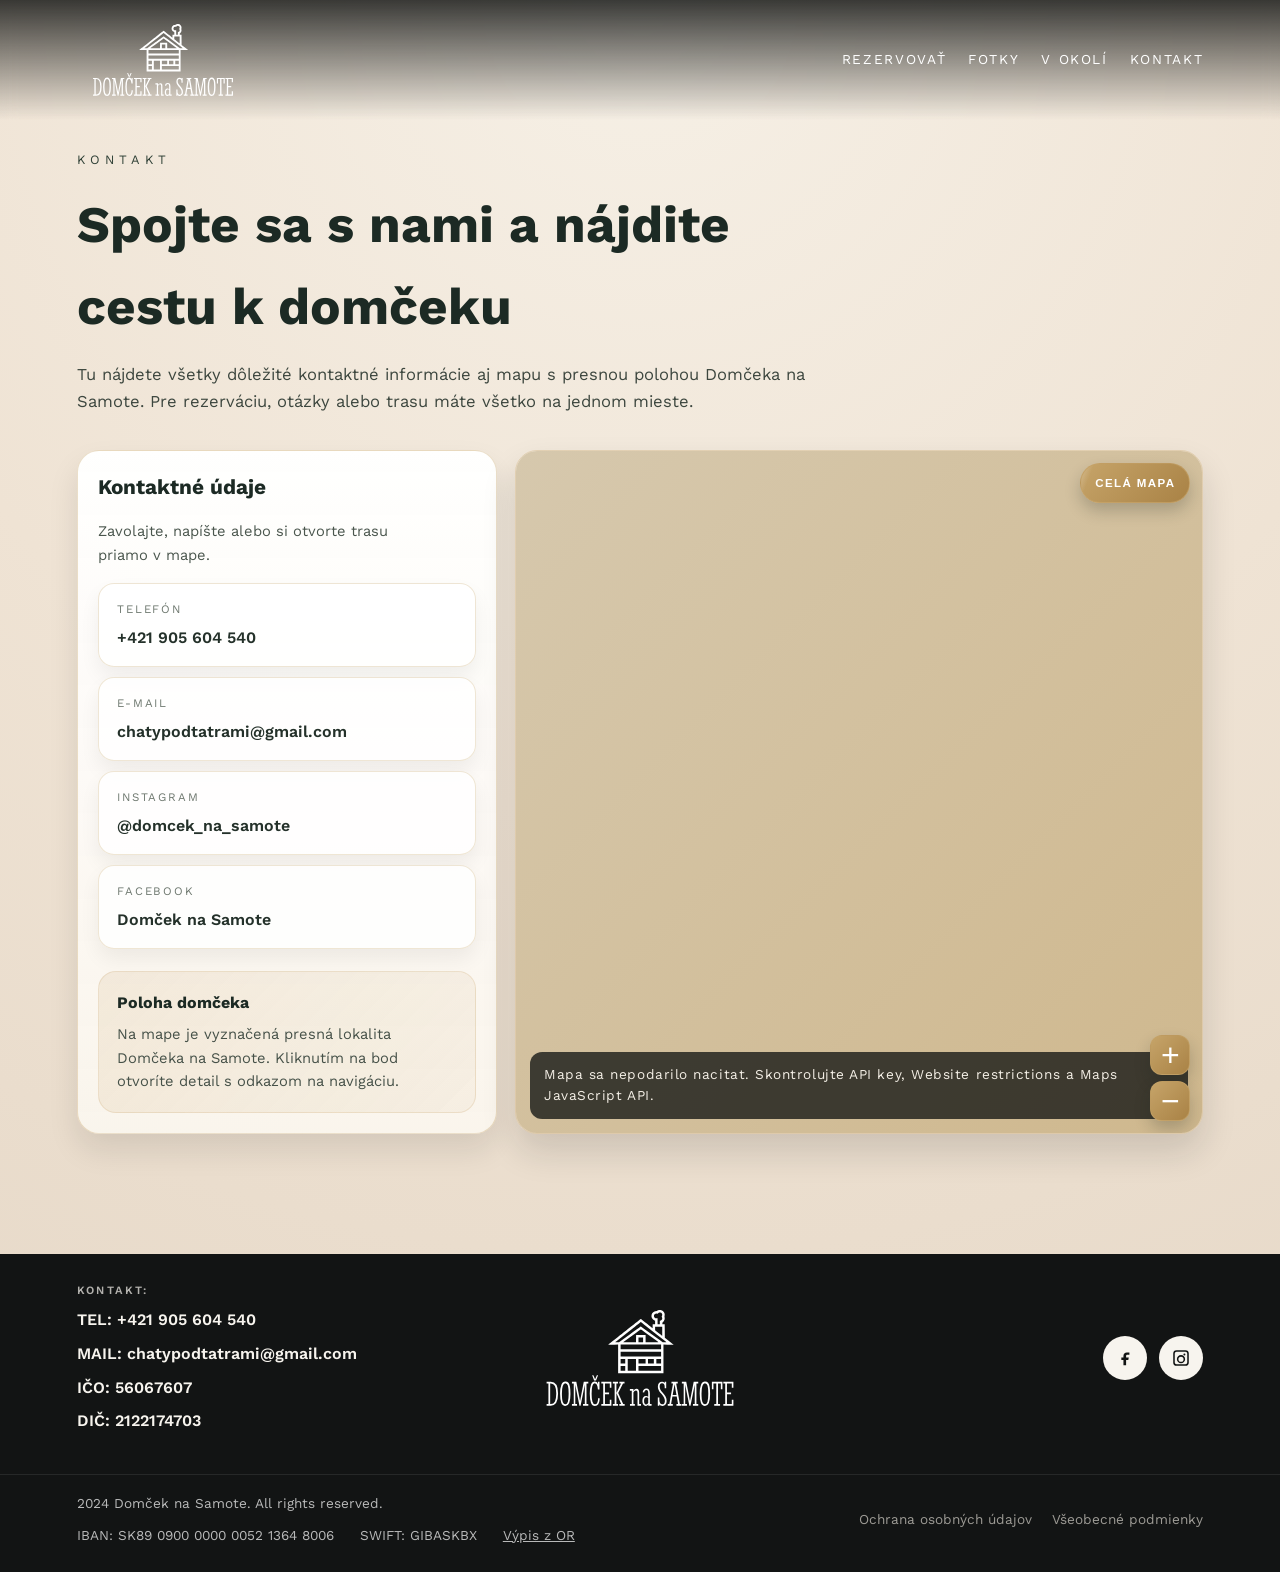
==== commit 9e8c7907: "zmena IG" ====
--- a/contact.html
+++ b/contact.html
@@ -63,9 +63,9 @@
                         <span class="kontakt-card-label">E-mail</span>
                         <strong>chatypodtatrami@gmail.com</strong>
                     </a>
-                    <a class="kontakt-card" href="https://www.instagram.com/chalupka_domcek_na_samote/" target="_blank" rel="noopener noreferrer">
+                    <a class="kontakt-card" href="https://www.instagram.com/domcek_na_samote/" target="_blank" rel="noopener noreferrer">
                         <span class="kontakt-card-label">Instagram</span>
-                        <strong>@chalupka_domcek_na_samote</strong>
+                        <strong>@domcek_na_samote</strong>
                     </a>
                     <a class="kontakt-card" href="https://www.facebook.com/chalupkanasamote?locale=cs_CZ" target="_blank" rel="noopener noreferrer">
                         <span class="kontakt-card-label">Facebook</span>
@@ -143,7 +143,7 @@
                         <path d="M14 8.5h2.8V6h-2.8c-2.3 0-3.7 1.4-3.7 3.7v1.8H8v2.7h2.3V20h2.9v-5.8h2.4l.5-2.7h-2.9V9.9c0-.8.4-1.4 1.8-1.4z"/>
                     </svg>
                 </a>
-                <a class="social-icon" href="https://www.instagram.com/chalupka_domcek_na_samote/" aria-label="Instagram" target="_blank" rel="noopener noreferrer">
+                <a class="social-icon" href="https://www.instagram.com/domcek_na_samote/" aria-label="Instagram" target="_blank" rel="noopener noreferrer">
                     <svg viewBox="0 0 24 24" aria-hidden="true">
                         <path d="M16.8 3.5H7.2A3.7 3.7 0 0 0 3.5 7.2v9.6a3.7 3.7 0 0 0 3.7 3.7h9.6a3.7 3.7 0 0 0 3.7-3.7V7.2a3.7 3.7 0 0 0-3.7-3.7zm2 13.3a2 2 0 0 1-2 2H7.2a2 2 0 0 1-2-2V7.2a2 2 0 0 1 2-2h9.6a2 2 0 0 1 2 2v9.6zm-6.8-8a4.5 4.5 0 1 0 4.5 4.5A4.5 4.5 0 0 0 12 8.8zm0 7.3a2.8 2.8 0 1 1 2.8-2.8A2.8 2.8 0 0 1 12 16.1zm4.8-7.9a1.1 1.1 0 1 1-1.1-1.1 1.1 1.1 0 0 1 1.1 1.1z"/>
                     </svg>
--- a/style.css
+++ b/style.css
@@ -362,6 +362,10 @@
 .menu-open .mobile-nav a:nth-child(3) { transition-delay: 0.18s; }
 .menu-open .mobile-nav a:nth-child(4) { transition-delay: 0.24s; }
 
+.menu-open {
+    overflow: hidden;
+}
+
 .primary-btn,
 .ghost-btn {
     border-radius: 999px;
@@ -1507,6 +1511,11 @@
     color: #8b2f2f;
     border-color: rgba(166, 60, 60, 0.7);
     position: relative;
+}
+
+.calendar-cell.booked.past-booked {
+    opacity: 0.52;
+    text-decoration: line-through;
 }
 
 .calendar-cell.selected-range {
@@ -2845,6 +2854,11 @@
     background: linear-gradient(135deg, var(--gold), var(--gold-dark));
     color: var(--white);
     box-shadow: 0 10px 18px rgba(198, 164, 105, 0.26);
+}
+
+.mapa-filter[data-season-filter="restaurants"] {
+    grid-column: 1 / -1;
+    letter-spacing: 0;
 }
 
 .mapa-filter:hover {
@@ -3080,6 +3094,7 @@
     z-index: 40;
     grid-template-columns: 1fr;
     height: 100vh;
+    height: 100dvh;
     padding: 0;
     margin: 0;
     gap: 0;
@@ -3238,7 +3253,9 @@
 
 .mapa-layout.mapa-fullscreen .mapa-canvas-wrap {
     height: 100vh;
+    height: 100dvh;
     min-height: 100vh;
+    min-height: 100dvh;
     border-radius: 0;
     border: none;
     box-shadow: none;
@@ -3246,6 +3263,8 @@
 
 .mapa-layout.mapa-fullscreen .mapa-canvas {
     min-height: 100vh;
+    min-height: 100dvh;
+    touch-action: none;
 }
 
 .mapa-layout.mapa-fullscreen .mapa-fs-filters {
@@ -3347,6 +3366,7 @@
     box-shadow: 0 12px 22px rgba(18, 22, 20, 0.28);
     overflow: visible;
     cursor: pointer;
+    touch-action: manipulation;
     position: absolute;
     transform: translate(-50%, -50%);
 }
@@ -4634,6 +4654,67 @@
         background: transparent;
     }
 
+    .lightbox--info {
+        display: block;
+        padding: max(10px, env(safe-area-inset-top)) 12px max(18px, env(safe-area-inset-bottom));
+        overflow-x: hidden;
+        overflow-y: auto;
+        overscroll-behavior: contain;
+        -webkit-overflow-scrolling: touch;
+    }
+
+    .lightbox--info .lightbox-panel {
+        width: 100%;
+        max-width: 100%;
+        max-height: none;
+        margin: 0 auto;
+        padding-top: 52px;
+        padding-bottom: 8px;
+        gap: 12px;
+    }
+
+    .lightbox--info .lightbox-image {
+        width: 100%;
+        height: auto;
+        max-height: 42svh;
+        object-fit: contain;
+        border-radius: 16px;
+        background: rgba(18, 20, 18, 0.72);
+    }
+
+    .lightbox--info .lightbox-meta {
+        padding: 15px 16px 17px;
+        border-radius: 15px;
+    }
+
+    .lightbox--info .lightbox-count {
+        font-size: 1.08rem;
+    }
+
+    .lightbox--info .lightbox-lead {
+        font-size: 1.05rem;
+    }
+
+    .lightbox--info .lightbox-caption {
+        font-size: 0.95rem;
+        line-height: 1.55;
+        padding-inline: 4px;
+    }
+
+    .lightbox--info .lightbox-route-wrap {
+        padding-bottom: 4px;
+    }
+
+    .lightbox--info .lightbox-route-btn {
+        width: min(100%, 280px);
+        min-height: 52px;
+    }
+
+    .lightbox--info .lightbox-close {
+        top: max(12px, env(safe-area-inset-top));
+        right: 12px;
+    }
+
     .lightbox-meta {
         width: 100%;
         font-size: 0.65rem;
